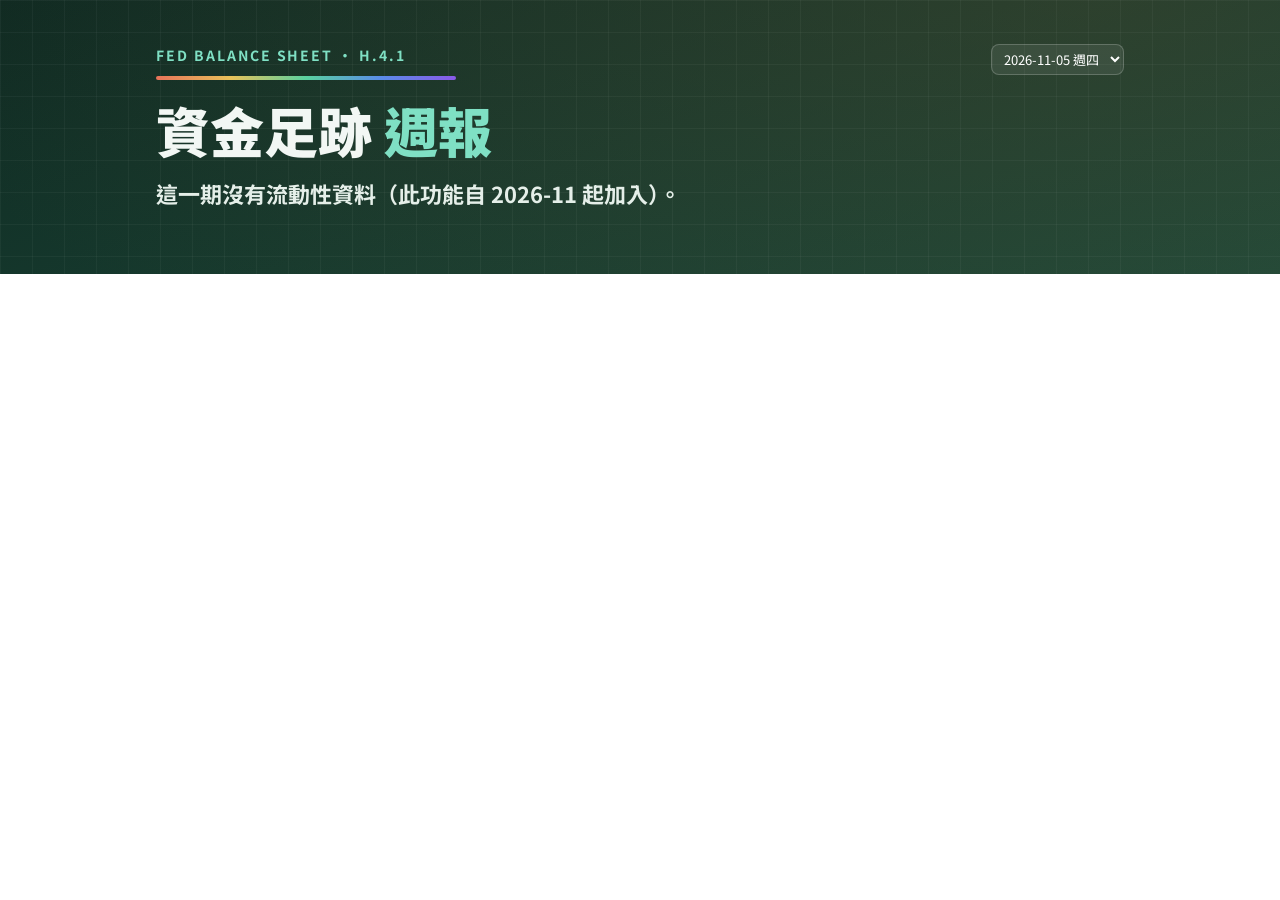
==== docs/liquidity.html @ 0994b828 "probe: TreasuryDirect 欄位與交易商代號 Co-Authored-By: Claude Opus 5.5 <noreply@anthropic.com> Claude-Sessio" ====
<!doctype html>
<html lang="zh-Hant">
<head>
<meta charset="utf-8">
<meta name="viewport" content="width=device-width, initial-scale=1">
<title>資金足跡週報</title>
<link rel="preconnect" href="https://fonts.googleapis.com">
<link href="https://fonts.googleapis.com/css2?family=Noto+Sans+TC:wght@400;500;700;900&display=swap" rel="stylesheet">
<link rel="stylesheet" href="common.css">
</head>
<body>
<header class="hero">
  <div class="wrap">
    <div class="picker"><select id="pick" aria-label="選擇期別"></select></div>
    <div class="eyebrow" id="eyebrow">FED BALANCE SHEET · H.4.1</div>
    <div class="rainbow"></div>
    <h1 id="title">資金足跡 <span class="hl">週報</span></h1>
    <p class="sub" id="subtitle">載入中…</p>
    <p class="intro" id="intro"></p>
    <div class="kpis" id="kpis"></div>
    <div class="navtop" id="navtop"></div>
  </div>
</header>
<main class="wrap" id="main"></main>

<script>
(()=>{
"use strict";
const $ = s => document.querySelector(s);
const esc = s => String(s ?? "").replace(/[&<>"']/g, c => ({"&":"&amp;","<":"&lt;",">":"&gt;",'"':"&quot;","'":"&#39;"}[c]));
const rich = s => esc(s).replace(/&lt;(\/?)(b|em|br)&gt;/g, "<$1$2>");
const nz = v => v !== null && v !== undefined && !Number.isNaN(v);
const f = (v, d = 1) => nz(v) ? Number(v).toLocaleString("en-US", {minimumFractionDigits: d, maximumFractionDigits: d}) : "—";
const sg = (v, d = 1, u = "") => nz(v) ? (v > 0 ? "+" : v < 0 ? "−" : "") + Math.abs(v).toLocaleString("en-US", {minimumFractionDigits: d, maximumFractionDigits: d}) + u : "—";
const cls = v => !nz(v) ? "flat" : v > 0 ? "up" : v < 0 ? "dn" : "flat";
const md = d => d ? `${+d.slice(5,7)}/${+d.slice(8,10)}` : "—";
const plainBox = t => t ? `<div class="plain"><b class="lbl">白話說</b>— ${rich(t)}</div>` : "";
const sec = (id, title, html) => `<h2 id="${id}">${esc(title)}</h2>${html}`;
const SIGC = {"正常": "s0", "注意": "s1", "警告": "s2", "方向": "s3", "解讀": "s3"};
const SIGI = {"正常": "●", "注意": "▲", "警告": "■", "方向": "○", "解讀": "○"};
const sig = s => s ? `<span class="sig ${SIGC[s] || "s3"}">${SIGI[s] || ""} ${esc(s === "方向" ? "只記方向" : s)}</span>` : "—";
const B = v => nz(v) ? `${f(v, 1)}` : "—";   // 十億美元
const tbl = (head, rows) => `<div class="tablewrap"><table><tr>${head.map(h => `<th>${esc(h)}</th>`).join("")}</tr>${rows.join("")}</table></div>`;
const empty = t => `<div class="empty">${esc(t)}</div>`;
async function getJSON(u){ try{ const r = await fetch(u, {cache:"no-store"}); return r.ok ? r.json() : null; }catch(e){ return null; } }

function rangeBar(x){
  if (!nz(x.lo) || !nz(x.hi) || !nz(x.value) || x.hi === x.lo) return "—";
  const p = Math.max(0, Math.min(100, (x.value - x.lo) / (x.hi - x.lo) * 100));
  return `<div class="rng" title="一年低 ${x.lo}、高 ${x.hi}"><div class="band" style="left:20%;right:20%"></div><div class="dot" style="left:${p}%"></div></div>`;
}

function waterfallSVG(items){
  const it = items.filter(x => nz(x.impact)); if (!it.length) return empty("沒有資料");
  const w = 900, h = 260, pad = {l: 40, r: 10, t: 20, b: 60}, bw = (w - pad.l - pad.r) / it.length;
  let run = 0; const bars = it.map(x => { if (x.total) return {x, a: 0, b: x.impact}; const a = run; run += x.impact; return {x, a, b: run}; });
  const vals = bars.flatMap(b => [b.a, b.b, 0]); const lo = Math.min(...vals), hi = Math.max(...vals), sp = (hi - lo) || 1;
  const Y = v => pad.t + (hi - v) * (h - pad.t - pad.b) / sp;
  let s = `<svg viewBox="0 0 ${w} ${h}" width="100%"><line x1="${pad.l}" x2="${w-pad.r}" y1="${Y(0)}" y2="${Y(0)}" stroke="#9aa6a0"/>`;
  bars.forEach((b, i) => {
    const x = pad.l + i * bw + bw * .15, top = Y(Math.max(b.a, b.b)), hh = Math.max(Math.abs(Y(b.a) - Y(b.b)), 1);
    const c = b.x.total ? "#17231e" : b.x.impact >= 0 ? "var(--up)" : "var(--dn)";
    s += `<rect x="${x}" y="${top}" width="${bw*.7}" height="${hh}" fill="${c}" rx="3"/>`;
    s += `<text x="${x + bw*.35}" y="${top - 5}" font-size="12" text-anchor="middle" font-weight="700" fill="${c}">${sg(b.x.impact, 1)}</text>`;
    s += `<text x="${x + bw*.35}" y="${h - pad.b + 18}" font-size="12" text-anchor="middle" fill="#4b5a53">${esc(b.x.name.replace("（差額）", ""))}</text>`;
  });
  return `<div class="sx">${s}</svg></div>`;
}

function hbars(items, key, label){
  const it = items.filter(x => nz(x[key])); if (!it.length) return empty("沒有資料");
  const m = Math.max(...it.map(x => Math.abs(x[key]))) || 1, w = 520, rh = 26, lw = 110, h = it.length * rh + 6;
  let s = `<svg viewBox="0 0 ${w} ${h}" width="100%">`;
  it.forEach((x, i) => { const y = i * rh + 4, len = Math.abs(x[key]) / m * (w - lw - 70);
    s += `<text x="${lw - 6}" y="${y + 15}" font-size="12" text-anchor="end">${esc(x[label])}</text><rect x="${lw}" y="${y + 3}" width="${Math.max(len, 1)}" height="${rh - 10}" rx="3" fill="var(--brand)" opacity=".85"/><text x="${lw + len + 6}" y="${y + 15}" font-size="12" font-weight="700">${f(x[key], key === "btc" ? 2 : 1)}${key === "share" ? "%" : ""}</text>`; });
  return s + `</svg>`;
}

function spark(vals, labels, {w = 520, h = 120, unit = ""} = {}){
  const v = vals.filter(nz); if (v.length < 2) return empty("資料不足");
  const lo = Math.min(...v), hi = Math.max(...v), sp = (hi - lo) || 1;
  const X = i => 10 + i * (w - 90) / (vals.length - 1), Y = x => 12 + (hi - x) * (h - 34) / sp;
  const pts = vals.map((x, i) => nz(x) ? `${X(i)},${Y(x)}` : null).filter(Boolean).join(" ");
  return `<svg viewBox="0 0 ${w} ${h}" width="100%"><polyline fill="none" stroke="var(--violet)" stroke-width="2" points="${pts}"/><circle cx="${X(vals.length-1)}" cy="${Y(v[v.length-1])}" r="4" fill="var(--violet)"/><text x="${X(vals.length-1)+8}" y="${Y(v[v.length-1])+4}" font-size="12" font-weight="700" fill="var(--violet)">${f(v[v.length-1], 1)}${unit}</text><text x="10" y="${h-4}" font-size="11" fill="#7c8a83">${esc(labels[0] || "")} → ${esc(labels[labels.length-1] || "")}　高 ${f(hi,1)} · 低 ${f(lo,1)}</text></svg>`;
}

function ladderSVG(items, target){
  const it = items.filter(x => nz(x.rate)); if (!it.length) return empty("沒有資料");
  const rs = it.map(x => x.rate), lo = Math.min(...rs) - .05, hi = Math.max(...rs) + .05;
  const w = 900, h = it.length * 30 + 40, X = v => 230 + (v - lo) * (w - 300) / (hi - lo);
  let s = `<svg viewBox="0 0 ${w} ${h}" width="100%">`;
  if (target && nz(target[0]) && nz(target[1])) s += `<rect x="${X(target[0])}" y="4" width="${X(target[1]) - X(target[0])}" height="${h - 30}" fill="#2f7d6b18"/><text x="${X(target[0])}" y="${h - 10}" font-size="11" fill="#2f7d6b">目標區間 ${target[0].toFixed(2)}–${target[1].toFixed(2)}%</text>`;
  [...it].sort((a, b) => a.rate - b.rate).forEach((x, i) => { const y = 20 + i * 30;
    s += `<text x="220" y="${y + 4}" font-size="13" text-anchor="end">${esc(x.name)}</text><line x1="230" x2="${X(x.rate)}" y1="${y}" y2="${y}" stroke="#dfe6e2"/><circle cx="${X(x.rate)}" cy="${y}" r="6" fill="var(--brand)"/><text x="${X(x.rate) + 10}" y="${y + 4}" font-size="12" font-weight="700">${x.rate.toFixed(2)}%</text>`; });
  return `<div class="sx">${s}</svg></div>`;
}

function indTable(list){
  if (!list || !list.length) return empty("資料未取得");
  return tbl(["指標", "目前值", "基準日", "一週變化", "一年位置", "判定", "說明"], list.map(x => x.value === null || x.value === undefined
    ? `<tr><td class="l">${esc(x.name)}</td><td colspan="5" class="c note">—</td><td class="l note">${esc(x.note || "資料未取得")}</td></tr>`
    : `<tr><td class="l">${esc(x.name)}</td><td class="num"><b>${f(x.value, x.unit === "B" ? 1 : (Math.abs(x.value) < 10 ? (x.unit === "" ? 4 : 2) : 2))}</b>${x.unit === "%" ? "%" : x.unit === "bp" ? "bp" : ""}</td><td>${md(x.date)}</td><td class="num ${cls(x.chg_wk)}">${sg(x.chg_wk, x.chg_unit === "bp" ? 0 : (Math.abs(x.chg_wk) < 1 ? 3 : 2), x.chg_unit === "bp" ? "bp" : "")}</td><td>${nz(x.pct) ? x.pct + "%" : "—"}<br>${rangeBar(x)}</td><td>${sig(x.signal)}</td><td class="l small">${esc(x.note || "")}</td></tr>`));
}

// ------------------------------------------------------------------ render
function render(D, L, C, key){
  const H = L.h41 || {}, Q = L.qra, C0 = C || {};
  const card = k => (H.cards || []).find(c => c.key === k) || {};
  const res = card("reserves"), tga = card("tga"), rrpd = card("rrp_others"), nl = H.net_liquidity || {};
  $("#eyebrow").textContent = `FED BALANCE SHEET · H.4.1 · 週三 ${H.week || "—"}`;
  $("#title").innerHTML = `資金足跡 <span class="hl">週報</span>`;
  $("#subtitle").innerHTML = C0.liquidity_headline ? rich(C0.liquidity_headline) : `聯準會資產負債表、資金市場、財政部 TGA 與 QRA — ${md(H.week)} 當週`;
  $("#intro").innerHTML = C0.liquidity_intro ? rich(C0.liquidity_intro) : "沿著聯準會 H.4.1 追蹤「錢去了哪裡」：先看方向，再看位置、原因、結果與性質；再對照資金市場利率、信用、財政部發債與部位。";
  const k = (bg, t, v, u, d) => `<div class="kpi" style="background:${bg}"><div class="k">${t}</div><div class="v num">${v}<small>${u}</small></div><div class="d">${d}</div></div>`;
  $("#kpis").innerHTML =
    k("#2a6f8f", "銀行準備金（週平均）", B(res.avg), " B", `週變化 ${sg(res.chg_wk)} · 一年位置 ${nz(res.pct) ? res.pct + "%" : "—"} · ${res.signal || ""}`) +
    k("#c9463c", "TGA 財政部帳戶（週三）", B(tga.wed), " B", `週平均 ${sg(tga.chg_wk)} · 一年位置 ${nz(tga.pct) ? tga.pct + "%" : "—"}`) +
    k("#6a4fd1", "國內逆回購（週三）", B(rrpd.wed), " B", `緩衝墊 · ${rrpd.signal || ""}`) +
    k("#2f8a5a", "淨流動性（週三）", B(nl.level), " B", `一週 ${sg(nl.chg)} · 簡易變化 ${sg(nl.simple_chg)}`);
  $("#navtop").innerHTML = `<a href="index.html${key ? "?r=" + key : ""}">← 回到美股板塊週報</a><a href="#qra">財政部 QRA</a><a href="#score">預測答案表</a>`;

  let h = "";
  if (H.error) h += `<div class="plain"><b class="lbl">注意</b>— ${esc(H.error)}</div>`;

  // 一眼看懂
  const flowRows = [
    ["聯準會信用供給", card("supply").wed ?? null, sg((H.rows || []).find(x => x.key === "supply")?.chg_wk), "資金供給端"],
    ["銀行準備金", res.avg, sg(res.chg_wk), "週平均；系統內剩餘資金"],
    ["TGA 政府帳戶", tga.wed, sg(tga.chg_wk), "週三餘額；週平均變化，增加＝吸走準備金"],
    ["逆回購 RRP（國內）", rrpd.wed, sg(rrpd.chg_wk), "MMF 停在聯準會的閒錢；緩衝墊"],
  ].map(r => `<tr><td class="l"><b>${r[0]}</b></td><td class="num">${B(r[1] ?? (H.rows || []).find(x => x.key === "supply")?.wed)}</td><td class="num">${r[2]}</td><td class="l">${r[3]}</td></tr>`);
  h += sec("glance", "一眼看懂 — 本週資金流向",
    (C0.liquidity_lede ? `<div class="callout">${rich(C0.liquidity_lede)}</div>` : autoLede(H)) +
    tbl(["資金項目", "目前（十億美元）", "週變化", "說明"], flowRows) +
    `<p class="note">準備金＝供給－TGA－RRP－現金－其他項目。單位：十億美元（B）；1 兆＝1,000 B。</p>` +
    chainHTML(C0.liquidity_chain) + plainBox(C0.plain_liquidity));

  // 訊號燈
  const rmap = Object.fromEntries((L.rates || []).map(x => [x.name, x]));
  const lightRows = (H.cards || []).map(c => `<tr><td>${sig(c.signal)}</td><td class="l">${esc(c.name)}</td><td class="num">${B(c.avg)}／${B(c.wed)}</td><td class="num ${cls(c.chg_wk)}">${sg(c.chg_wk)}</td><td>${nz(c.pct) ? c.pct + "%" : "—"}</td><td class="l small">${esc(c.note)}</td></tr>`);
  ["SOFR－IORB（bp）", "高收益債利差", "美國 10 年期公債", "實質利率 10 年 TIPS", "NFCI 芝加哥聯準銀行"].forEach(n => { const x = rmap[n]; if (x && nz(x.value)) lightRows.push(`<tr><td>${sig(x.signal)}</td><td class="l">${esc(n)}</td><td class="num">${f(x.value, 2)}${x.unit === "%" ? "%" : ""}</td><td class="num ${cls(x.chg_wk)}">${sg(x.chg_wk, 0, x.chg_unit === "bp" ? "bp" : "")}</td><td>${nz(x.pct) ? x.pct + "%" : "—"}</td><td class="l small">${esc(x.note)}</td></tr>`); });
  const vix = ((L.market || {}).sentiment || [])[0];
  if (vix && nz(vix.value)) lightRows.push(`<tr><td>${sig(vix.signal)}</td><td class="l">VIX</td><td class="num">${f(vix.value, 2)}</td><td class="num ${cls(vix.chg_wk)}">${sg(vix.chg_wk, 2)}</td><td>${vix.pct}%</td><td class="l small">${esc(vix.note)}</td></tr>`);
  h += sec("lights", "訊號燈 — 整體判定", tbl(["判定", "指標", "週平均／週三", "週變化", "一年位置", "基準"], lightRows) +
    `<p class="note">★＝參考最近一年分布（約 61 週）；☆＝沒有外部依據、自訂的研習門檻；○＝只記方向。邊界值歸入較差的一側。</p>` +
    (C0.liquidity_watch && C0.liquidity_watch.length ? `<h3>本週需要確認的事項</h3><ul class="bul">${C0.liquidity_watch.map(x => `<li>${rich(x)}</li>`).join("")}</ul>` : ""));

  // 五步驟
  const steps = C0.liquidity_steps && C0.liquidity_steps.length ? C0.liquidity_steps : autoSteps(H);
  h += sec("steps", "H.4.1 分析順序 — 五步驟", `<div class="steps">${steps.map((s, i) => `<div class="card"><b>${i + 1}. ${esc(s.title)}</b>　${rich(s.body)}</div>`).join("")}</div>`);

  // 瀑布圖與淨流動性
  h += sec("waterfall", "準備金為何變化 — 瀑布圖（週平均變化）", `<div class="panel">${waterfallSVG(H.waterfall || [])}<p class="note">向上＝使準備金增加，向下＝使準備金減少。吸收項（TGA、逆回購、現金、其他存款、其他負債）已取負號。計算值，十億美元。</p></div>` +
    `<div class="cards"><div class="card"><div class="k">淨流動性（週三）</div><div class="v num">${B(nl.level)}</div><div class="d">一週 <span class="${cls(nl.chg)}">${sg(nl.chg)}</span></div></div><div class="card"><div class="k">只扣國內逆回購</div><div class="v num">${B(nl.level_domestic)}</div><div class="d">一週 <span class="${cls(nl.chg_domestic)}">${sg(nl.chg_domestic)}</span></div></div><div class="card"><div class="k">簡易流動性變化</div><div class="v num ${cls(nl.simple_chg)}">${sg(nl.simple_chg)}</div><div class="d">前週 ${sg(nl.simple_chg_prev)}</div></div><div class="card"><div class="k">聯準會總資產（週三）</div><div class="v num">${B(nl.total_assets_wed)}</div><div class="d">一週 <span class="${cls(nl.total_assets_chg)}">${sg(nl.total_assets_chg)}</span></div></div></div><p class="note">${esc(nl.formula || "")}（計算值）</p>`);

  // 明細
  h += sec("items", "各項資產與負債 — H.4.1 Table 1", (H.rows || []).length ? tbl(["項目", "週平均", "週變化", "週三", "週三變化", "一年變化"], (H.rows || []).map(x => `<tr><td class="l">${esc(x.name)}</td><td class="num">${B(x.avg)}</td><td class="num ${cls(x.chg_wk)}">${sg(x.chg_wk)}</td><td class="num">${B(x.wed)}</td><td class="num ${cls(x.chg_wed)}">${sg(x.chg_wed)}</td><td class="num ${cls(x.chg_yr)}">${sg(x.chg_yr)}</td></tr>`)) : empty("資料未取得") +
    "") + `<h3>Table 1A 備忘項目 — 外國機構與擔保品</h3>` + ((H.memo || []).length ? tbl(["項目", "週平均", "週變化", "週三"], H.memo.map(x => `<tr><td class="l">${esc(x.name)}</td><td class="num">${B(x.avg)}</td><td class="num ${cls(x.chg_wk)}">${sg(x.chg_wk)}</td><td class="num">${B(x.wed)}</td></tr>`)) : empty("資料未取得")) +
    (C0.loan_check && C0.loan_check.length ? `<h3>貸款原因四項檢查</h3>` + tbl(["問題", "確認數值", "判斷"], C0.loan_check.map(x => `<tr><td class="l">${rich(x.q)}</td><td class="l">${rich(x.value)}</td><td>${rich(x.verdict)}</td></tr>`)) : "");

  // 四週趨勢、方向檢查
  h += sec("trend", "最近四週趨勢與方向檢查", (H.trend || []).length ? tbl(["週三", "準備金週平均", "TGA 週平均", "逆回購週平均", "總資產週三", "訊號"], H.trend.map(t => `<tr><td>${md(t.week)}</td><td class="num">${B(t.reserves)}，<span class="${cls(t.reserves_chg)}">${sg(t.reserves_chg)}</span></td><td class="num">${B(t.tga)}，<span class="${cls(t.tga_chg)}">${sg(t.tga_chg)}</span></td><td class="num">${B(t.rrp)}，<span class="${cls(t.rrp_chg)}">${sg(t.rrp_chg)}</span></td><td class="num">${B(t.total_assets)}</td><td>${sig(t.signal)}</td></tr>`)) : empty("資料未取得") +
    "") + `<h3>週三 vs 週平均</h3>` + tbl(["項目", "週三變化", "週平均變化", "判定"], (H.direction || []).map(x => `<tr><td class="l">${esc(x.name)}</td><td class="num ${cls(x.chg_wed)}">${sg(x.chg_wed)}</td><td class="num ${cls(x.chg_avg)}">${sg(x.chg_avg)}</td><td class="l">${esc(x.verdict || "—")}</td></tr>`)) + `<p class="note">週三單日值波動較大；方向不同時以週平均判讀趨勢。</p>`;

  // TGA 情境與每日 TGA
  const td = L.tga_daily || [];
  const qc = L.qra_check;
  h += sec("tga", "TGA 情境 — 政府帳戶對銀行流動性的影響", tbl(["情境", "TGA 路徑", "TGA 變化", "準備金終點", "一年位置", "判定"], (H.tga_scenarios || []).map(x => `<tr><td class="l"><b>${esc(x.name)}</b></td><td class="l">${esc(x.path)}</td><td class="num ${cls(-x.tga_change)}">${sg(x.tga_change)}</td><td class="num">${B(x.reserves_end)}</td><td>${nz(x.pct) ? x.pct + "%" : "—"}</td><td>${sig(x.signal)}</td></tr>`)) +
    `<p class="note">計算值，假設其他因素不變、TGA 增減一對一反映到準備金。起點為 ${md(H.week)} 週三的 TGA ${B(tga.wed)} 與準備金 ${B(res.wed)}。</p>` +
    `<div class="two"><div class="panel"><b>每日 TGA（財政部 Daily Treasury Statement，十億美元）</b>${spark(td.map(x => x.tga), td.map(x => md(x.date)), {unit: " B"})}</div>` +
    `<div class="panel"><b>對照 QRA</b>${qc ? `<p>本週三 TGA <b>${B(qc.tga_wed)}</b>；財政部估計高峰 ${B(qc.peak)} ±${B(qc.band)}（${esc(Q?.tga?.peak_when || "")}），${qc.in_peak_band ? "<b>已在高峰區間內</b>" : "不在高峰區間內"}；距年底假設 ${B(qc.end_dec)} 還差 ${sg(qc.gap_to_end_dec)}（計算）。</p>` : empty("QRA 或 TGA 資料未取得")}</div></div>` + plainBox(C0.plain_tga));

  // 到期結構
  h += sec("maturity", "聯準會持有公債的到期結構 — Table 2", (H.maturity || []).length ? `<div class="two"><div class="panel">${hbars(H.maturity, "share", "bucket")}</div><div>${tbl(["到期", "持有", "占比", "週變化"], H.maturity.map(x => `<tr><td class="l">${esc(x.bucket)}</td><td class="num">${B(x.holdings)}</td><td class="num">${f(x.share, 1)}%</td><td class="num ${cls(x.weekly_change)}">${sg(x.weekly_change)}</td></tr>`))}<p class="note">${esc(H.maturity_note || "")}</p></div></div>` : empty("資料未取得"));

  // 利率階梯
  const LD = L.rate_ladder || {};
  h += sec("ladder", "資金市場利率階梯 — 短期利率位於哪裡", `<div class="panel">${ladderSVG(LD.items || [], LD.target)}</div><p class="note">${(LD.items || []).map(x => `${esc(x.name)}：${esc(x.src)}${x.date ? "（" + md(x.date) + "）" : ""}`).join("；")}</p>` + plainBox(C0.plain_ladder || "聯準會用「下限」逆回購利率與「上限」常備回購利率把短期利率夾在區間內。SOFR 若明顯高於 IORB，代表市場上借錢變貴，資金偏緊。"));

  // 延伸指標
  const groups = {};
  (L.rates || []).forEach(x => (groups[x.group] = groups[x.group] || []).push(x));
  Object.values(L.market || {}).forEach(lst => lst.forEach(x => (groups[x.group] = groups[x.group] || []).push(x)));
  h += sec("ext", "延伸指標 — 利率、信用、金融情勢、市場內部、全球與原物料", Object.entries(groups).map(([g, lst]) => `<h3>${esc(g)}</h3>${indTable(lst)}`).join("") +
    `<p class="note">一年位置＝最近一年資料中「不高於目前值」的比例。長條灰底為一年範圍、深色區為第 20–80 百分位、黑點為目前值。比率指標的一週變化為絕對差。</p>`);

  // 標售與交易商
  const A = L.auctions || [];
  h += sec("auctions", "本週公債標售 — 投標倍數與需求強度", A.length ? `<div class="two"><div class="panel">${hbars(A.map(x => ({...x, lab: `${md(x.date)} ${x.term}`})), "btc", "lab")}<p class="note">☆ 自訂：高於 3 倍強、2.5–3 倍普通、低於 2.5 倍偏弱。</p></div><div>${tbl(["日期", "期限", "規模", "得標利率", "倍數", "交易商", "間接"], A.map(x => `<tr><td>${md(x.date)}</td><td class="l">${esc(x.term)}${x.reopening === "Yes" ? "（增額）" : ""}</td><td class="num">${f(x.size_b, 0)}</td><td class="num">${nz(x.rate) ? x.rate.toFixed(3) + "%" : "—"}</td><td class="num"><b>${f(x.btc, 2)}</b></td><td class="num">${nz(x.dealer_pct) ? f(x.dealer_pct, 1) + "%" : "—"}</td><td class="num">${nz(x.indirect_pct) ? f(x.indirect_pct, 1) + "%" : "—"}</td></tr>`))}</div></div>` : empty("標售資料未取得")) +
    (L.dealers && (L.dealers.positions || []).length ? `<h3>主要交易商公債部位（${md(L.dealers.asof)}，十億美元）</h3>${tbl(["代號", "說明", "部位"], L.dealers.positions.map(x => `<tr><td class="l small">${esc(x.key)}</td><td class="l small">${esc(x.desc)}</td><td class="num">${B(x.value_b)}</td></tr>`))}` : "") +
    (C0.auction_note ? `<p>${rich(C0.auction_note)}</p>` : "");

  // MMF
  const M = C0.mmf;
  h += sec("mmf", "貨幣市場基金 MMF — 停泊資金的位置與方向", M ? `${M.rows && M.rows.length ? tbl(["類型", "資產規模", "週變化"], M.rows.map(x => `<tr><td class="l">${esc(x.type)}</td><td class="num">${B(x.assets)}</td><td class="num ${cls(x.chg)}">${sg(x.chg, 2)}</td></tr>`)) : ""}<p>${rich(M.text || "")}</p><p class="note">${esc(M.source || "ICI")}</p>` : empty("ICI 網站擋自動下載，MMF 數據由排程任務搜尋後寫入；本期尚未取得。"));

  // CFTC
  const CF = L.cftc || [];
  h += sec("cftc", "CFTC 期貨部位", CF.length ? tbl(["標的", "基準日", "投機（非商業）淨部位", "較前週", "槓桿資金淨部位", "較前週", "資產管理淨部位", "較前週"], CF.map(x => `<tr><td class="l">${esc(x.name)}</td><td>${md(x.date)}</td><td class="num ${cls(x.noncomm_net)}">${sg(x.noncomm_net, 0)}</td><td class="num ${cls(x.noncomm_chg)}">${sg(x.noncomm_chg, 0)}</td><td class="num ${cls(x.levmoney_net)}">${sg(x.levmoney_net, 0)}</td><td class="num ${cls(x.levmoney_chg)}">${sg(x.levmoney_chg, 0)}</td><td class="num ${cls(x.assetmgr_net)}">${sg(x.assetmgr_net, 0)}</td><td class="num ${cls(x.assetmgr_chg)}">${sg(x.assetmgr_chg, 0)}</td></tr>`)) + `<p class="note">單位：合約口數。CFTC 每週五公布、週二基準。</p>` : empty("CFTC 資料未取得"));

  // QRA
  h += sec("qra", "財政部季度再融資 QRA", Q ? renderQRA(Q, C0) : empty("尚未建立 QRA 資料檔"));

  // 12 領域、三類資產
  h += sec("issues", "議題檢查表與資產資金流向", (C0.issues_12 && C0.issues_12.length ? tbl(["領域", "檢查內容"], C0.issues_12.map(x => `<tr><td class="l" style="white-space:nowrap"><b>${esc(x.area)}</b></td><td class="l">${rich(x.check)}</td></tr>`)) : empty("12 領域檢查表由排程任務寫入。")) +
    `<h3>各類資產資金移動</h3>` + assetFlows(D, C0));

  // 預測答案表
  h += sec("score", "預測答案表與評分", scoreHTML(C0));

  // 限制、來源
  const lim = ["H.4.1 每週四美東 16:30 公布、截至週三；週四報告若早於公布時間，會沿用前一週並在此註明。",
    "IORB 以聯邦基金目標區間上限 −0.10 個百分點推算（計算）；若聯準會調整技術性設定需更新 config。",
    "高收益債利差、STLFSI、遞延資產、M2、C&I 貸款、初領失業救濟金需要 FRED API key（GitHub secret FRED_API_KEY），未設定時顯示「資料未取得」。",
    "MMF（ICI）與 12 領域檢查表由排程任務搜尋補上，屬二手整理。",
    ...(L.log || []).filter(x => /失敗|未取得/.test(x)).map(x => "本期資料問題：" + x), ...(C0.liquidity_limits || [])];
  h += sec("limits", "限制", `<ul class="bul">${lim.map(x => `<li>${rich(x)}</li>`).join("")}</ul>`);
  const src = [["聯準會 H.4.1", "https://www.federalreserve.gov/releases/h41/"], ["紐約聯準銀行 Markets Data（SOFR、EFFR、逆回購、常備回購、主要交易商）", "https://markets.newyorkfed.org/"],
    ["美國財政部 每日殖利率", "https://home.treasury.gov/resource-center/data-chart-center/interest-rates"], ["FiscalData 每日 TGA", "https://fiscaldata.treasury.gov/datasets/daily-treasury-statement/"],
    ["TreasuryDirect 標售結果", "https://www.treasurydirect.gov/auctions/"], ["芝加哥聯準銀行 NFCI", "https://www.chicagofed.org/research/data/nfci/current-data"],
    ["CFTC Commitments of Traders", "https://publicreporting.cftc.gov/"], ["Yahoo Finance", "https://finance.yahoo.com/"]];
  h += sec("sources", "出處", `<ul class="bul">${src.map(s => `<li><a href="${s[1]}" target="_blank" rel="noopener">${esc(s[0])}</a></li>`).join("")}${(Q?.sources || []).map(s => `<li><a href="${esc(s.url)}" target="_blank" rel="noopener">${esc(s.name)}</a></li>`).join("")}${(C0.liquidity_sources || []).map(s => `<li><a href="${esc(s.url)}" target="_blank" rel="noopener">${esc(s.name)}</a>${s.note ? "：" + rich(s.note) : ""}</li>`).join("")}</ul>`);
  h += `<footer>H.4.1 產出時間 ${esc(L.generated_at || "")}。本頁僅供研究參考，非投資建議。</footer>`;
  $("#main").innerHTML = h;
}

function chainHTML(ch){
  if (!ch || !ch.length) return "";
  return `<h3>傳導路徑</h3><div class="panel"><div class="chain">${ch.map((s, i) => `${i ? '<div class="arr">▶</div>' : ""}<div class="step" style="border-color:${s.color || "#2f7d6b"}"><div class="h" style="background:${s.color || "#2f7d6b"}">${esc(s.title)}</div><div class="b">${rich(s.detail)}</div></div>`).join("")}</div></div>`;
}

function autoLede(H){
  const c = k => (H.cards || []).find(x => x.key === k) || {};
  const r = c("reserves"), t = c("tga"), nl = H.net_liquidity || {};
  if (!H.cards) return "";
  return `<div class="callout">截至 ${md(H.week)} 當週：準備金週平均 <b>${B(r.avg)}</b>（${sg(r.chg_wk)}，一年位置 ${r.pct ?? "—"}%），TGA 週三 <b>${B(t.wed)}</b>（週平均 ${sg(t.chg_wk)}），淨流動性 ${B(nl.level)}（${sg(nl.chg)}）。（自動摘要；解讀寫入後會替換）</div>`;
}

function autoSteps(H){
  const g = k => (H.rows || []).find(x => x.key === k) || {};
  const wf = H.waterfall || [], big = [...wf].filter(x => !x.total).sort((a, b) => Math.abs(b.impact) - Math.abs(a.impact))[0];
  return [
    {title: "方向 — 資金釋出了嗎", body: `總資產週三 ${B(H.net_liquidity?.total_assets_wed)}（${sg(H.net_liquidity?.total_assets_chg)}）；供給因素週平均 ${sg(g("supply").chg_wk)}。`},
    {title: "位置 — 資金在哪裡", body: `準備金 ${B(g("reserves").wed)}、TGA ${B(g("tga").wed)}、逆回購 ${B(g("rrp").wed)}（國內 ${B(g("rrp_others").wed)}）。`},
    {title: "原因 — 透過什麼工具", body: `Bills ${sg(g("bills").chg_wk)}、MBS ${sg(g("mbs").chg_wk)}、名目公債 ${sg(g("nb_nominal").chg_wk)}、Primary credit ${sg(g("primary").chg_wk)}、回購 ${sg(g("repo_others").chg_wk)}。`},
    {title: "結果 — 準備金實際增減", body: `準備金週平均 ${sg(g("reserves").chg_wk)}；影響最大的是「${esc(big?.name || "—")}」${sg(big?.impact)}。`},
    {title: "性質 — 短期或長期供給", body: `貸款 ${B(g("primary").avg)}、常備回購 ${B(g("repo_others").avg)}、央行美元交換 ${B(g("swaps").wed)}；短期工具使用量越大，代表越多臨時性資金需求。`},
  ];
}

function assetFlows(D, C0){
  if (C0.asset_flows && C0.asset_flows.length) return tbl(["類別", "所含資產", "流向"], C0.asset_flows.map(x => `<tr><td class="l"><b>${esc(x.class)}</b></td><td class="l">${esc(x.assets)}</td><td class="l">${rich(x.flow)}</td></tr>`));
  if (!D || !D.us) return empty("沒有資料");
  const i = t => D.us.indices.find(x => x.ticker === t) || {}, m = n => D.us.macro.find(x => x.ticker === n) || {};
  const rows = [["風險資產", "S&P 500、那斯達克100、羅素2000", `SPY ${sg(i("SPY").day_pct, 2, "%")}、QQQ ${sg(i("QQQ").day_pct, 2, "%")}、IWM ${sg(i("IWM").day_pct, 2, "%")}`],
    ["安全資產", "美國公債、美元", `10 年殖利率 ${sg(m("^TNX").day_bp, 1, "bp")}、美元指數 ${sg(m("DX-Y.NYB").day_pct, 2, "%")}`],
    ["避險資產", "黃金、原油", `黃金 ${sg(m("GC=F").day_pct, 2, "%")}、WTI ${sg(m("CL=F").day_pct, 2, "%")}`],
    ["市場情緒", "VIX", `VIX ${f(m("^VIX").value, 2)}（${sg(m("^VIX").day_pct, 1, "%")}）`]];
  return tbl(["類別", "所含資產", "當日變化"], rows.map(r => `<tr><td class="l"><b>${r[0]}</b></td><td class="l">${r[1]}</td><td class="l">${r[2]}</td></tr>`)) + `<p class="note">自動整理自週報數據（${esc(D.session_date)}）。</p>`;
}

function scoreHTML(C0){
  const G = {"命中": "s0", "部分命中": "s1", "未命中": "s2", "暫不判定": "s3"};
  let h = "";
  if (C0.scorecard && C0.scorecard.length) h += `<h3>上期預測評分</h3>` + tbl(["項目", "預測", "實際", "評分"], C0.scorecard.map(x => `<tr><td class="l">${rich(x.item)}</td><td class="l">${rich(x.prediction)}</td><td class="l">${rich(x.actual)}</td><td><span class="sig ${G[x.grade] || "s3"}">${esc(x.grade)}</span></td></tr>`));
  if (C0.predictions && C0.predictions.length) h += `<h3>本期預測（${esc(C0.predictions_target || "下個交易日")}）</h3>` + tbl(["項目", "預測範圍", "目前", "依據（解讀）"], C0.predictions.map(x => `<tr><td class="l">${rich(x.item)}</td><td class="l"><b>${rich(x.range)}</b></td><td class="l">${rich(x.current || "")}</td><td class="l">${rich(x.basis || "")}</td></tr>`));
  return h ? h + `<p class="note">只看數字，屬解讀，並非投資建議。評分：命中／部分命中／未命中／暫不判定。</p>` : empty("預測與評分由週五報告寫入，下週四報告評分。");
}

function renderQRA(Q, C0){
  const be = Q.borrowing_estimate || {}, cq = be.current_quarter || {}, nq = be.next_quarter || {}, pq = be.prior_quarter_actual || {}, rf = Q.refunding || {}, cs = Q.coupon_sizes || {};
  let h = `<p class="note">公告日 ${esc(Q.announced)}；下次 QRA ${esc(Q.next_announcement)}。</p>`;
  h += `<div class="cards"><div class="card"><div class="k">${esc(cq.label)} 借款估計</div><div class="v num">${f(cq.net_marketable_b, 0)}<small style="font-size:.5em"> B</small></div><div class="d">較前次 ${sg(cq.vs_prior_b, 0)}；年底現金假設 ${f(cq.end_cash_b, 0)}</div></div>
    <div class="card"><div class="k">${esc(nq.label)} 借款估計</div><div class="v num">${f(nq.net_marketable_b, 0)}<small style="font-size:.5em"> B</small></div><div class="d">季末現金假設 ${f(nq.end_cash_b, 0)}</div></div>
    <div class="card"><div class="k">${esc(pq.label)} 實際</div><div class="v num">${f(pq.net_marketable_b, 0)}<small style="font-size:.5em"> B</small></div><div class="d">估計 ${f(pq.estimate_b, 0)}；季末現金 ${f(pq.end_cash_b, 0)}（假設 ${f(pq.assumed_end_cash_b, 0)}）</div></div>
    <div class="card"><div class="k">本次再融資</div><div class="v num">${f(rf.total_b, 0)}<small style="font-size:.5em"> B</small></div><div class="d">到期 ${f(rf.maturing_private_b, 0)}，新增現金 ${f(rf.new_cash_b, 0)}</div></div></div>`;
  h += tbl(["標售", "規模（B）", "日期"], (rf.auctions || []).map(a => `<tr><td class="l">${esc(a.tenor)}</td><td class="num">${f(a.size_b, 0)}</td><td>${md(a.date)}</td></tr>`));
  h += `<h3>名目附息債與 FRN 標售規模（十億美元）</h3>` + tbl(["月份", ...(cs.tenors || [])], (cs.rows || []).map(r => `<tr${r.actual ? "" : ' class="hl"'}><td>${esc(r.month)}${r.actual ? "" : "（預計）"}</td>${r.v.map(v => `<td class="num">${v}</td>`).join("")}</tr>`)) + `<p class="note">${esc(cs.guidance || "")}</p>`;
  const t = Q.tga || {}, bb = Q.buybacks || {};
  h += `<ul class="bul"><li><b>TGA：</b>年底假設 ${f(t.end_dec_assumption_b, 0)}、3 月底 ${f(t.end_mar_assumption_b, 0)}；高峰估計 ${f(t.peak_b, 0)} ±${f(t.peak_band_b, 0)}（${esc(t.peak_when)}）。</li>
    <li><b>Bills：</b>${esc(Q.bills || "")}</li><li><b>TIPS：</b>${(Q.tips || []).map(x => `${esc(x.what)} ${x.size_b}`).join("、")}</li>
    <li><b>買回：</b>流動性支持最多 ${bb.liquidity_support_b}、現金管理（${esc(bb.cash_mgmt_bucket)}）最多 ${bb.cash_mgmt_b}。</li>${(Q.structural || []).map(x => `<li>${esc(x)}</li>`).join("")}</ul>`;
  const tb = Q.tbac || {};
  h += `<h3>TBAC（借款諮詢委員會）重點</h3><p><b>建議：</b>${esc(tb.recommendation || "")}</p><p><b>資金缺口：</b>${esc(tb.funding_gap || "")}</p><ul class="bul">${(tb.views || []).map(x => `<li>${esc(x)}</li>`).join("")}</ul>`;
  h += (C0.qra_note ? `<div class="callout">${rich(C0.qra_note)}</div>` : "") + plainBox(C0.plain_qra || "財政部每季告訴市場「接下來要借多少錢、借多長」。借得越多、越長，市場要吸收的公債越多；錢先放進 TGA 時會吸走銀行準備金，花出去時再放回來。");
  return h;
}

// ------------------------------------------------------------------ boot
async function boot(){
  const idx = await getJSON("data/index.json") || [];
  const want = new URLSearchParams(location.search).get("r");
  const keys = idx.map(x => x.key).reverse();
  const key = (want && keys.includes(want)) ? want : keys[0];
  $("#pick").innerHTML = keys.map(k => `<option value="${k}"${k === key ? " selected" : ""}>${k.slice(0,10)} ${k.endsWith("fri") ? "週五" : k.endsWith("thu") ? "週四" : "快照"}</option>`).join("") || `<option>最新</option>`;
  $("#pick").onchange = e => { location.search = "?r=" + e.target.value; };
  const D = key ? await getJSON(`data/history/${key}.json`) : await getJSON("data/latest.json");
  if (!D){ $("#subtitle").textContent = "尚無數據，請先執行 GitHub Actions。"; return; }
  const L = D.liquidity;
  if (!L){ $("#subtitle").textContent = "這一期沒有流動性資料（此功能自 2026-11 起加入）。"; return; }
  const C = await getJSON(`data/commentary/${D.session_date}-${D.session}.json`);
  render(D, L, C, key);
}
boot();
})();
</script>
</body>
</html>
---- docs/common.css ----
:root{
  --ink:#17231e; --ink2:#4b5a53; --ink3:#7c8a83; --line:#dfe6e2; --paper:#ffffff; --soft:#f3f7f5;
  --brand:#2f7d6b; --up:#d1453b; --up-soft:#f7d9d6; --dn:#1f8a4c; --dn-soft:#d5eedf; --flat:#8b9690;
  --warn:#e8a23a; --violet:#6a4fd1; --blue:#3a6fd8; --plain-bg:#fffaeb; --plain-line:#e6c66a; --plain-ink:#9a6b00;
  --hero1:#0f2a22; --hero2:#1d4a3a;
}
*{box-sizing:border-box}
html,body{margin:0;background:var(--paper);color:var(--ink);font-family:"Noto Sans TC",system-ui,-apple-system,"PingFang TC","Microsoft JhengHei",sans-serif;line-height:1.7;font-size:16px}
.wrap{max-width:1000px;margin:0 auto;padding:0 16px}
b{font-weight:700}
.num{font-variant-numeric:tabular-nums}
.up{color:var(--up)} .dn{color:var(--dn)} .flat{color:var(--flat)}
/* ---------- hero */
.hero{background:radial-gradient(1200px 500px at 85% 0%,#5a4a2a55,transparent),linear-gradient(160deg,var(--hero1),var(--hero2));color:#f2f7f4;padding:44px 0 36px;position:relative;overflow:hidden}
.hero:before{content:"";position:absolute;inset:0;background-image:linear-gradient(#ffffff0a 1px,transparent 1px),linear-gradient(90deg,#ffffff0a 1px,transparent 1px);background-size:32px 32px;pointer-events:none}
.hero .wrap{position:relative}
.eyebrow{letter-spacing:.14em;font-weight:700;color:#7fe0c4;font-size:14px}
.rainbow{height:4px;width:300px;max-width:60%;border-radius:2px;margin:8px 0 18px;background:linear-gradient(90deg,#e8735a,#e8c25a,#5ad1a0,#5a8ce8,#8a5ae8)}
h1{font-size:clamp(32px,6vw,54px);line-height:1.2;margin:0 0 12px;font-weight:900}
h1 .hl{color:#7fe0c4}
.sub{font-size:clamp(17px,2.4vw,22px);font-weight:700;margin:0 0 14px;color:#e5efe9}
.tags{display:flex;flex-wrap:wrap;gap:8px;margin-bottom:14px}
.tag{padding:3px 12px;border-radius:999px;font-size:14px;font-weight:700;color:#fff}
.intro{color:#d4e2db;max-width:880px}
.hero-chart{margin:20px 0 18px;border:1px solid #ffffff22;border-radius:14px;padding:14px 14px 6px;background:#ffffff08}
.hero-chart .cap{font-size:13px;color:#b9cbc2}
.kpis{display:grid;grid-template-columns:repeat(4,1fr);gap:12px}
.kpi{border-radius:14px;padding:16px 18px;color:#fff;min-height:150px}
.kpi .k{font-size:14px;opacity:.95}
.kpi .v{font-size:clamp(26px,4vw,36px);font-weight:900;margin:8px 0 4px;line-height:1.2}
.kpi .v small{font-size:.5em}
.kpi .d{font-size:13px;opacity:.95}
.picker{position:absolute;right:16px;top:0}
.picker select{background:#ffffff14;color:#fff;border:1px solid #ffffff33;border-radius:8px;padding:4px 8px;font:inherit;font-size:13px}
.picker option{color:#000}
/* ---------- body */
main{padding:24px 0 60px}
h2{font-size:24px;font-weight:900;margin:44px 0 14px;padding-bottom:8px;border-bottom:3px solid var(--brand)}
h3{font-size:19px;color:var(--brand);margin:30px 0 10px}
.callout{background:var(--soft);border-left:5px solid var(--brand);padding:14px 18px;border-radius:0 8px 8px 0}
.plain{background:var(--plain-bg);border:1.5px dashed var(--plain-line);border-radius:10px;padding:12px 16px;margin:14px 0}
.plain b.lbl{color:var(--plain-ink);margin-right:6px}
.cards{display:grid;grid-template-columns:repeat(4,1fr);gap:12px;margin:14px 0}
.card{border:1px solid var(--line);border-radius:12px;padding:12px 14px;background:#fff}
.card .k{font-size:14px;color:var(--ink2)}
.card .v{font-size:28px;font-weight:900;line-height:1.3}
.card .d{font-size:14px}
.note{font-size:13px;color:var(--ink3)}
.panel{border:1px solid var(--line);border-radius:14px;padding:14px;background:#fff;margin:14px 0}
.lights{display:grid;grid-template-columns:repeat(auto-fill,minmax(118px,1fr));gap:10px}
.light{border:2px solid;border-radius:10px;text-align:center;overflow:hidden;background:#fff}
.light .h{color:#fff;font-weight:700;font-size:14px;padding:2px 0}
.light .n{font-weight:700;margin-top:4px}
.light .t{font-size:12px;color:var(--ink3)}
.light .s{font-size:14px}
.light .x{font-size:12px;padding-bottom:6px}
.gloss{display:grid;grid-template-columns:repeat(3,1fr);gap:12px}
.gloss .card h4{margin:0 0 4px;color:var(--brand);font-size:17px}
.gloss .card p{margin:0;font-size:15px;color:var(--ink2)}
ul.bul{padding-left:20px} ul.bul li{margin:6px 0}
table{width:100%;border-collapse:collapse;font-size:14px}
th{background:#12261f;color:#fff;font-weight:700;padding:8px 6px;text-align:center;white-space:nowrap}
td{padding:7px 6px;border-bottom:1px solid var(--line);text-align:right}
td.l{text-align:left}
tr.hl td{background:#fff7e0}
.tablewrap{overflow-x:auto;-webkit-overflow-scrolling:touch}
.pill{display:inline-block;padding:0 8px;border-radius:999px;font-size:12px;font-weight:700;color:#fff;white-space:nowrap}
.two{display:grid;grid-template-columns:1fr 1fr;gap:18px}
.chain{display:flex;gap:6px;align-items:stretch;overflow-x:auto;padding-bottom:4px}
.chain .step{flex:1 0 140px;border:2px solid;border-radius:10px;overflow:hidden;background:#fff}
.chain .step .h{color:#fff;font-weight:700;padding:4px 8px;font-size:14px}
.chain .step .b{padding:6px 8px;font-size:13px;text-align:center}
.chain .arr{align-self:center;font-size:16px;color:var(--ink)}
.groups{display:grid;grid-template-columns:repeat(auto-fill,minmax(300px,1fr));gap:12px}
.group h4{margin:0;display:flex;justify-content:space-between;align-items:center;gap:8px}
.group table{font-size:13px;margin-top:6px}
.group td{padding:4px}
.empty{padding:16px;border:1.5px dashed var(--line);border-radius:10px;color:var(--ink3);text-align:center}
svg text{font-family:inherit}
.sx{overflow-x:auto;-webkit-overflow-scrolling:touch}
.sx>svg{min-width:640px;display:block}
footer{color:var(--ink3);font-size:13px;margin-top:40px}
@media (max-width:760px){
  .kpis,.cards{grid-template-columns:1fr 1fr}
  .gloss,.two{grid-template-columns:1fr}
  .picker{position:static;margin-bottom:10px}
}
/* ---------- 流動性頁面 */
.sig{display:inline-block;padding:0 8px;border-radius:999px;font-size:12px;font-weight:700;color:#fff;white-space:nowrap}
.sig.s0{background:#2f9a72}.sig.s1{background:#e8a23a}.sig.s2{background:#d1453b}.sig.s3{background:#8b9690}
.rng{position:relative;height:16px;background:#eef2f0;border-radius:8px;min-width:120px}
.rng .band{position:absolute;top:0;bottom:0;background:#cfe3da;border-radius:8px}
.rng .dot{position:absolute;top:2px;width:12px;height:12px;border-radius:50%;background:var(--ink);transform:translateX(-6px)}
.steps{counter-reset:s}
.steps .card{margin:8px 0}
.navtop{display:flex;gap:10px;flex-wrap:wrap;margin:10px 0 0}
.navtop a{color:#d4e2db;font-size:14px}
a{color:var(--brand)}
td.c{text-align:center}
.small{font-size:12px}
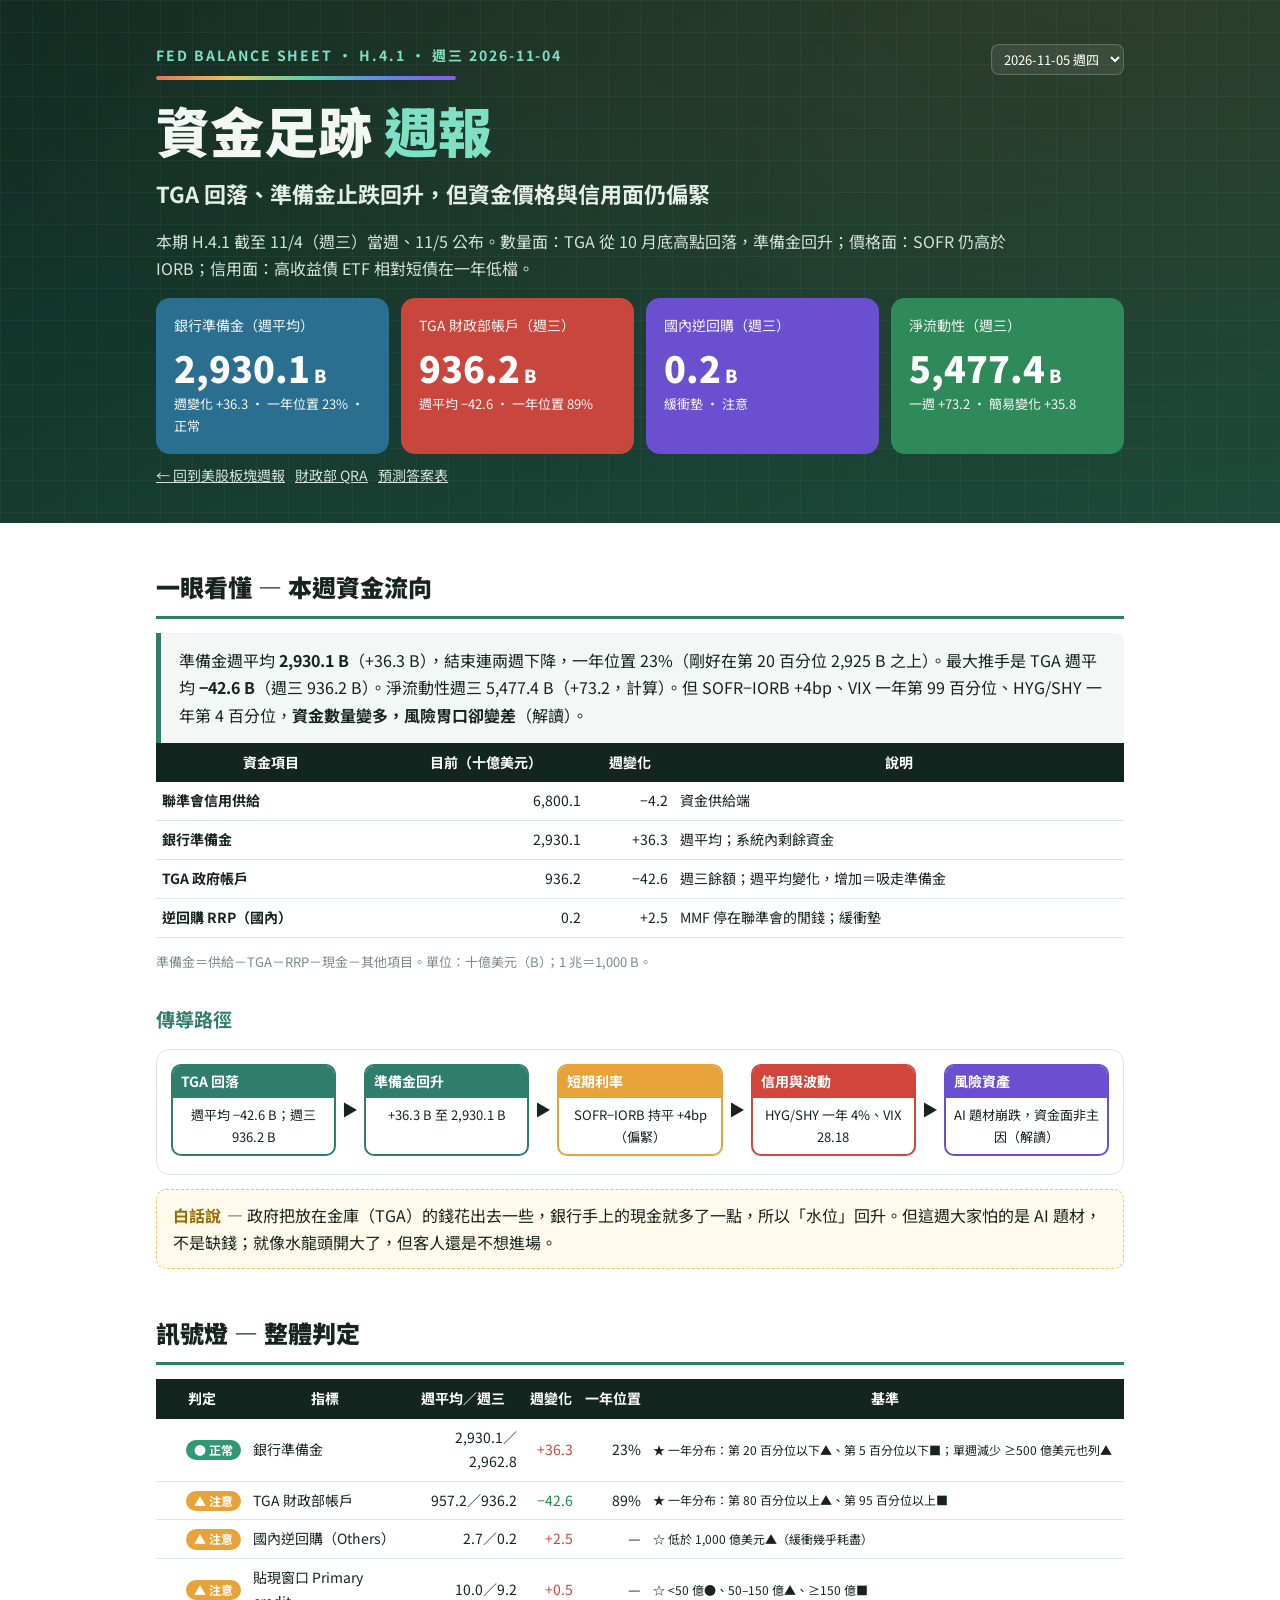
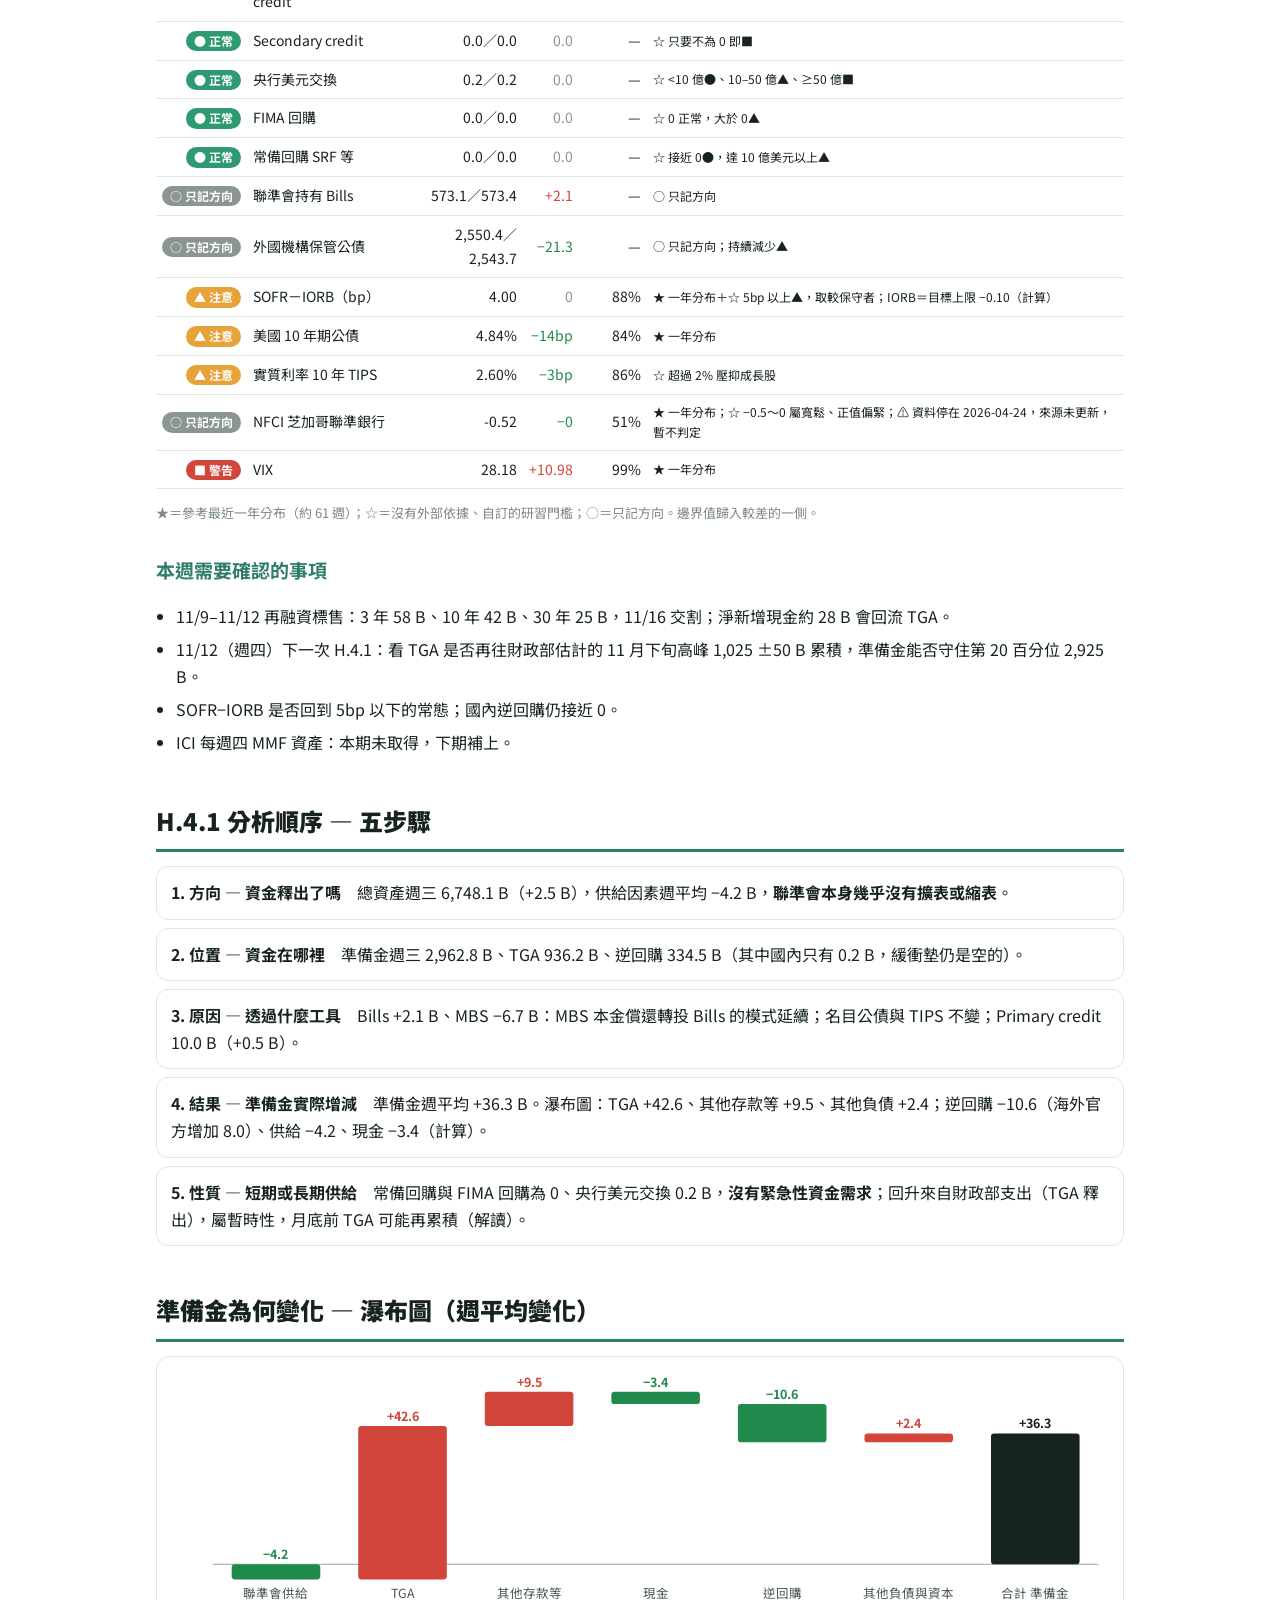
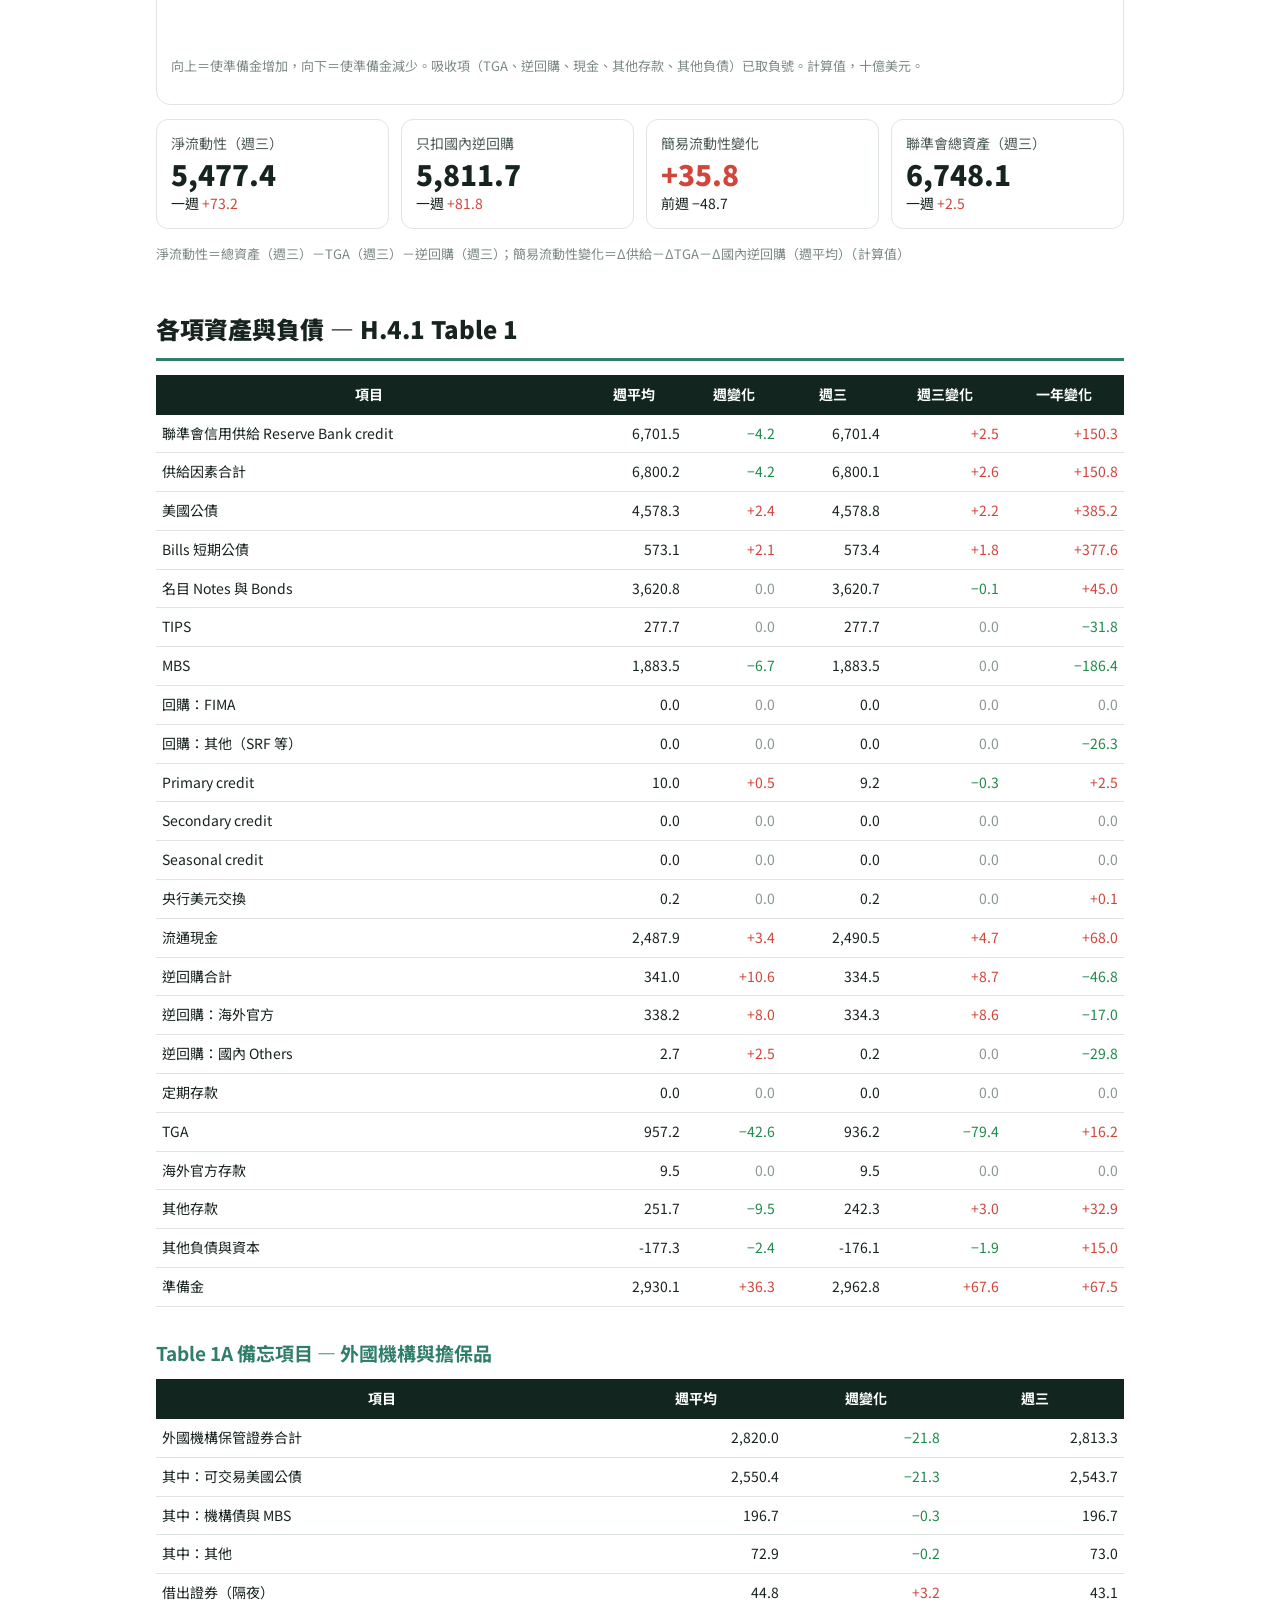
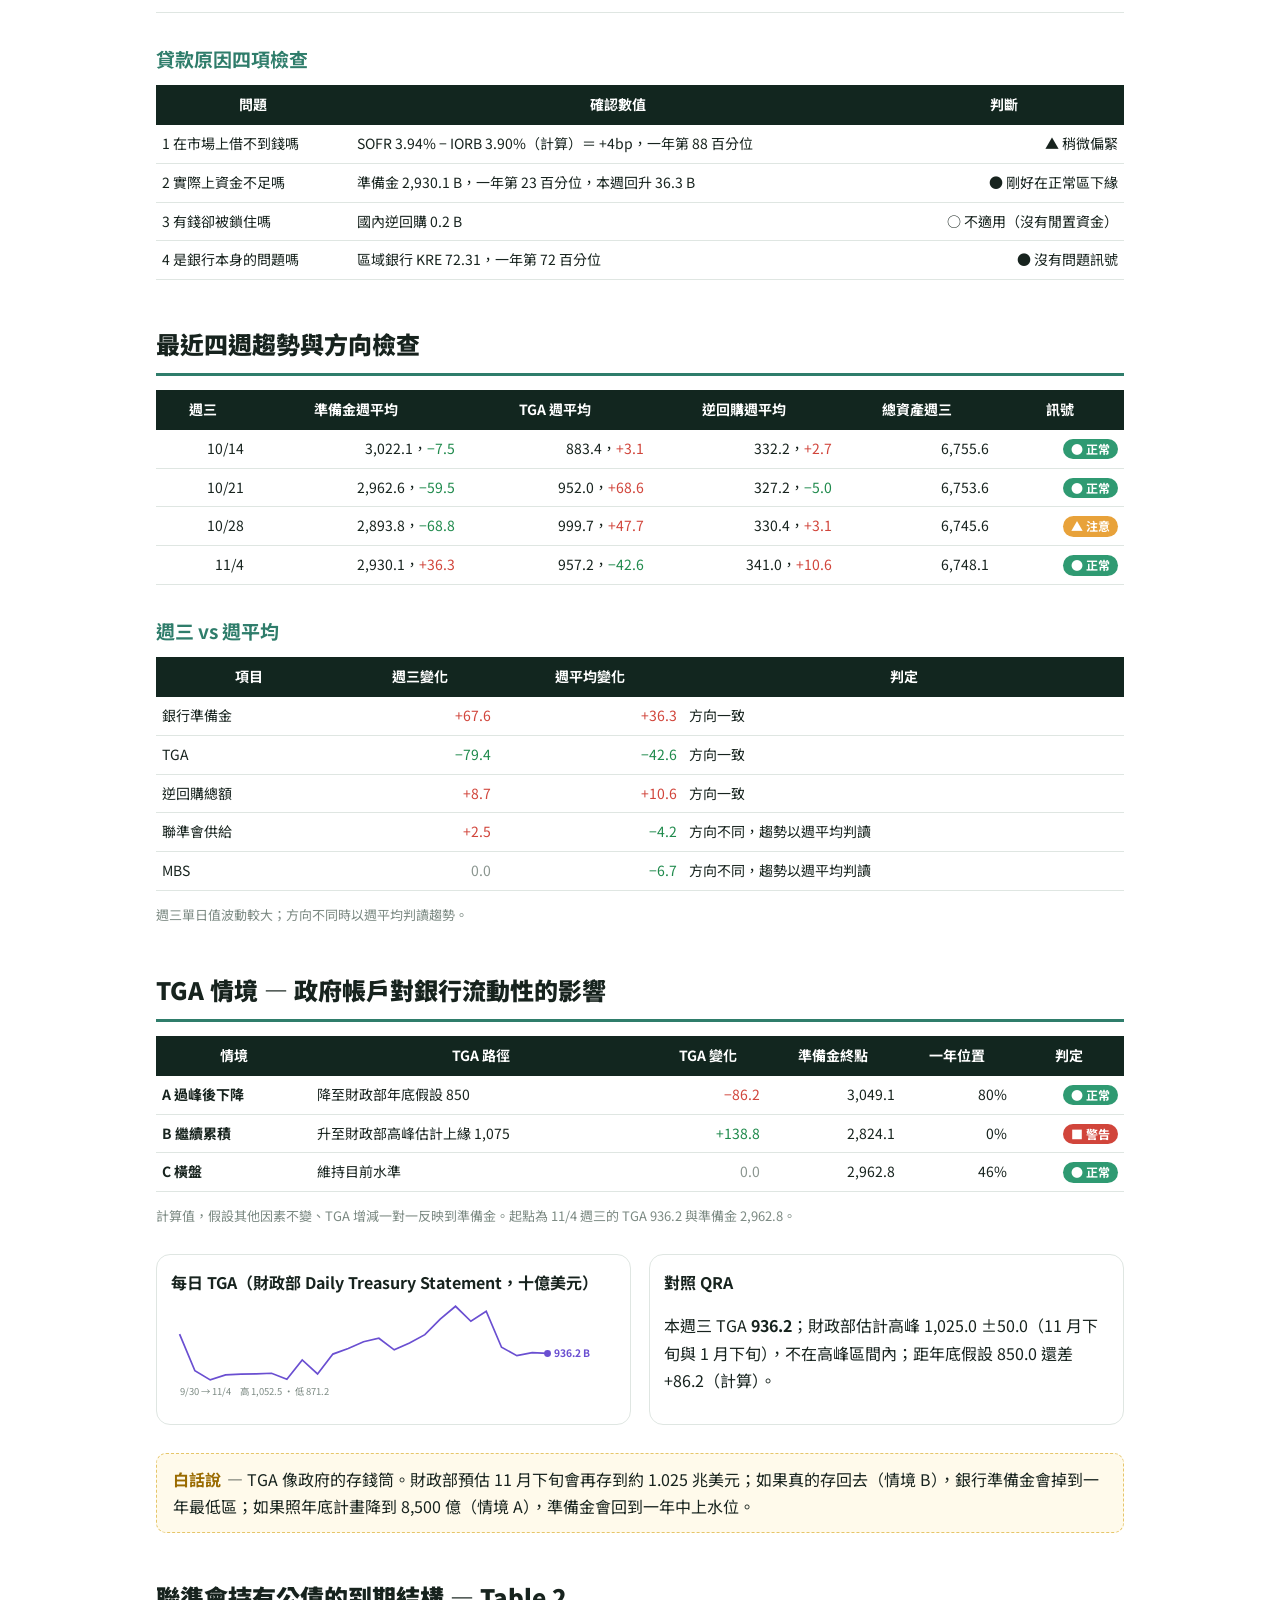
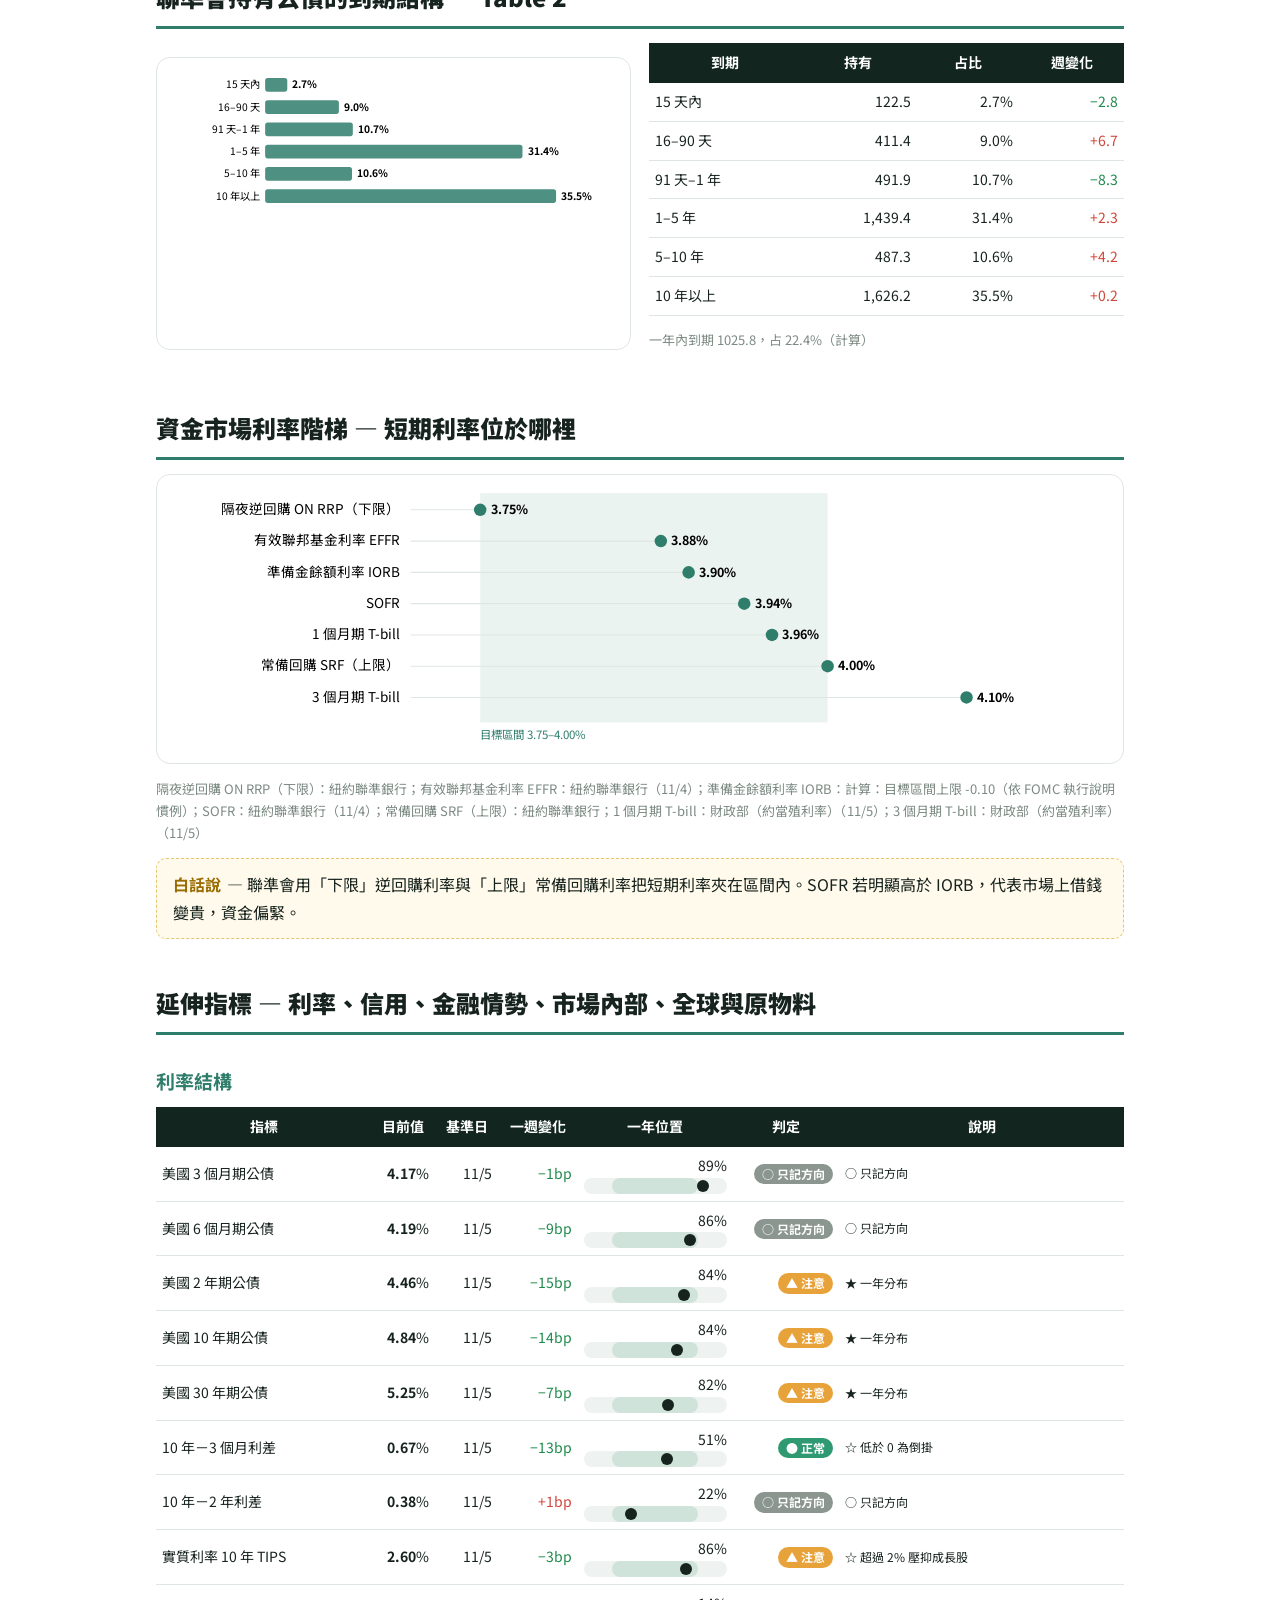
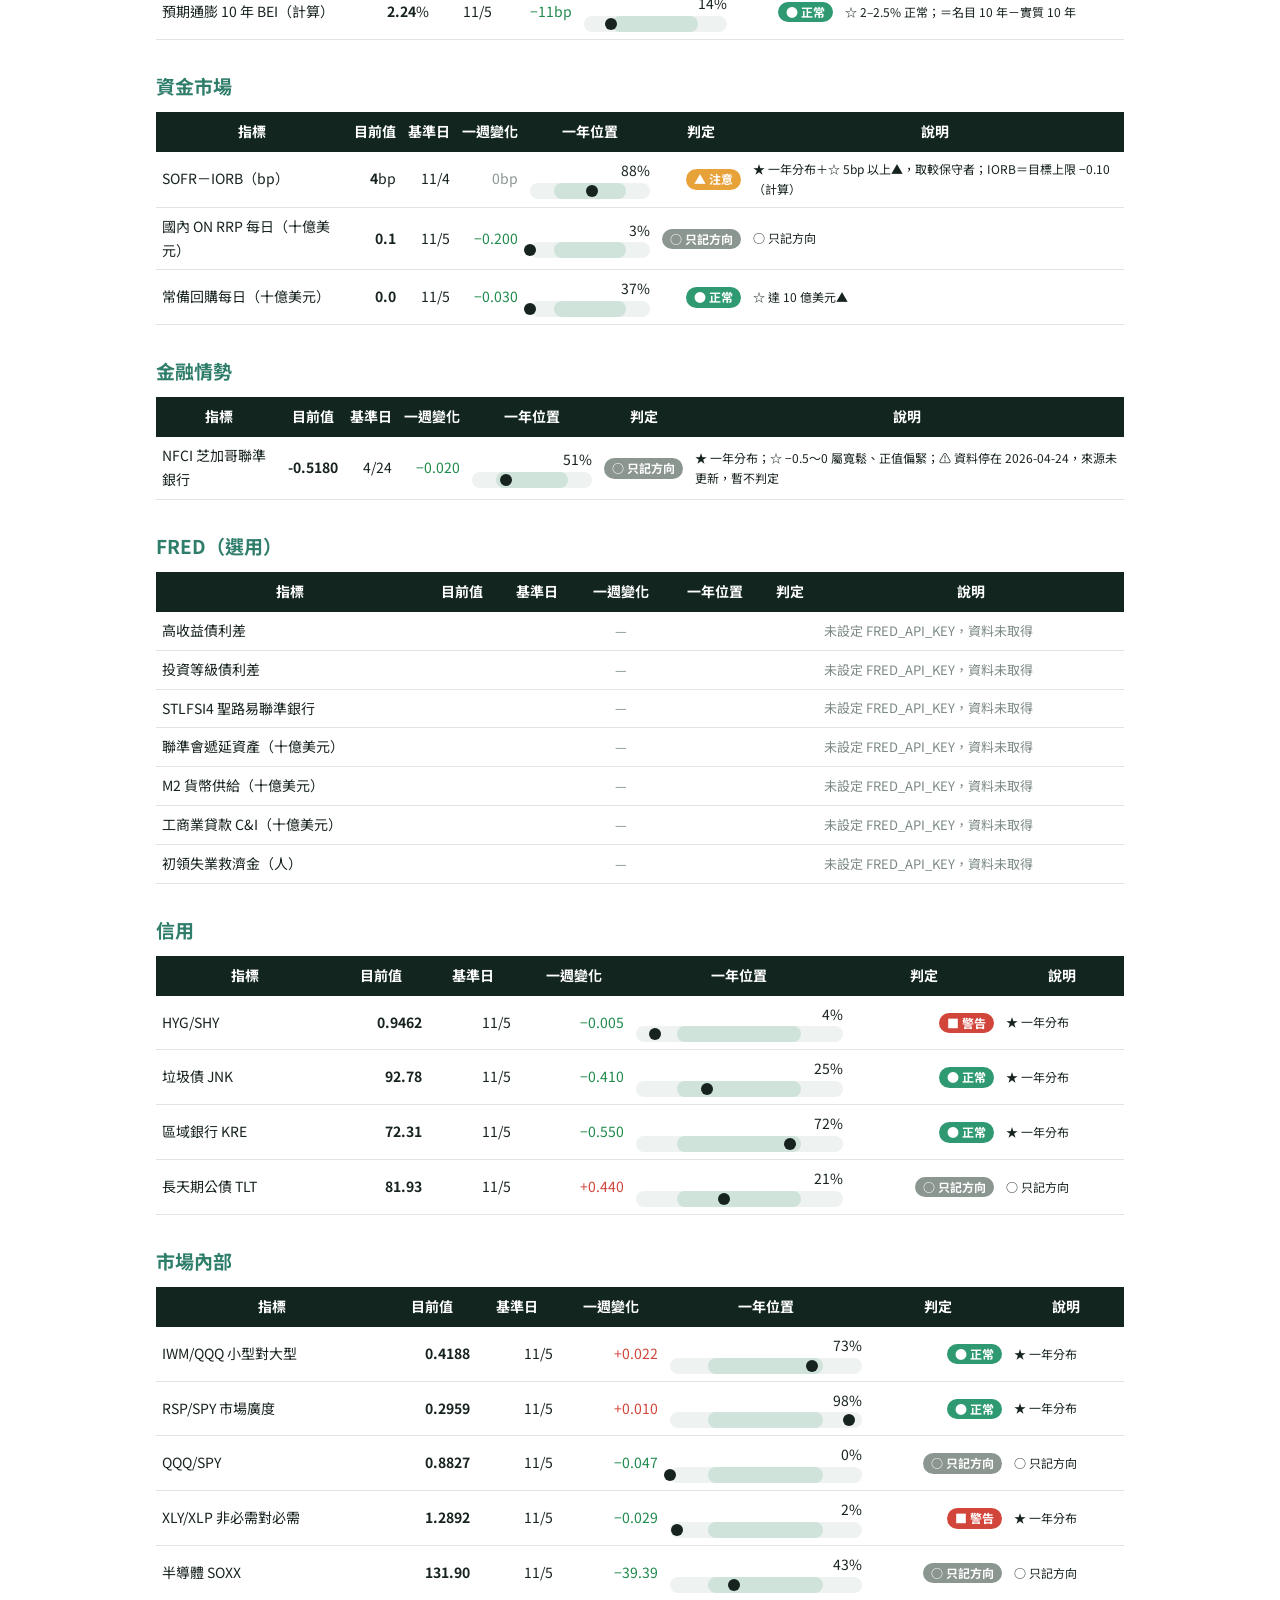
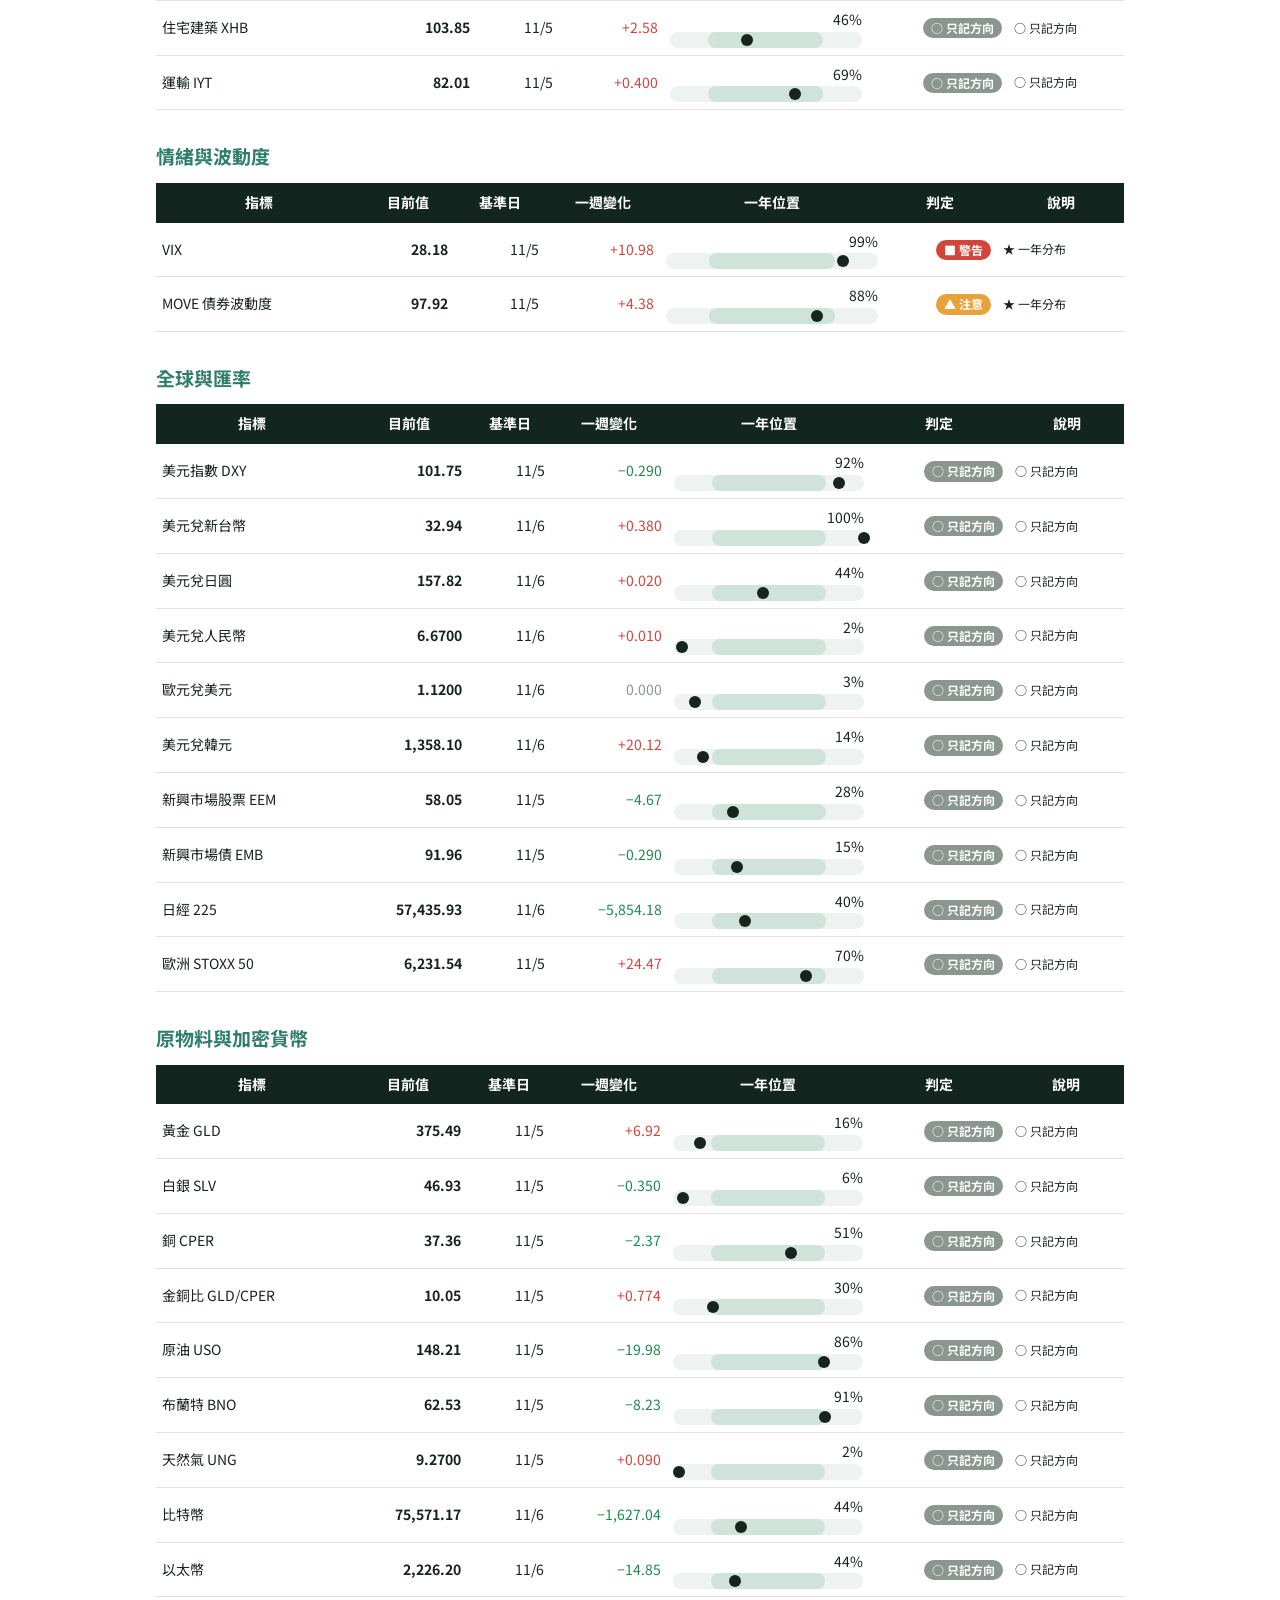
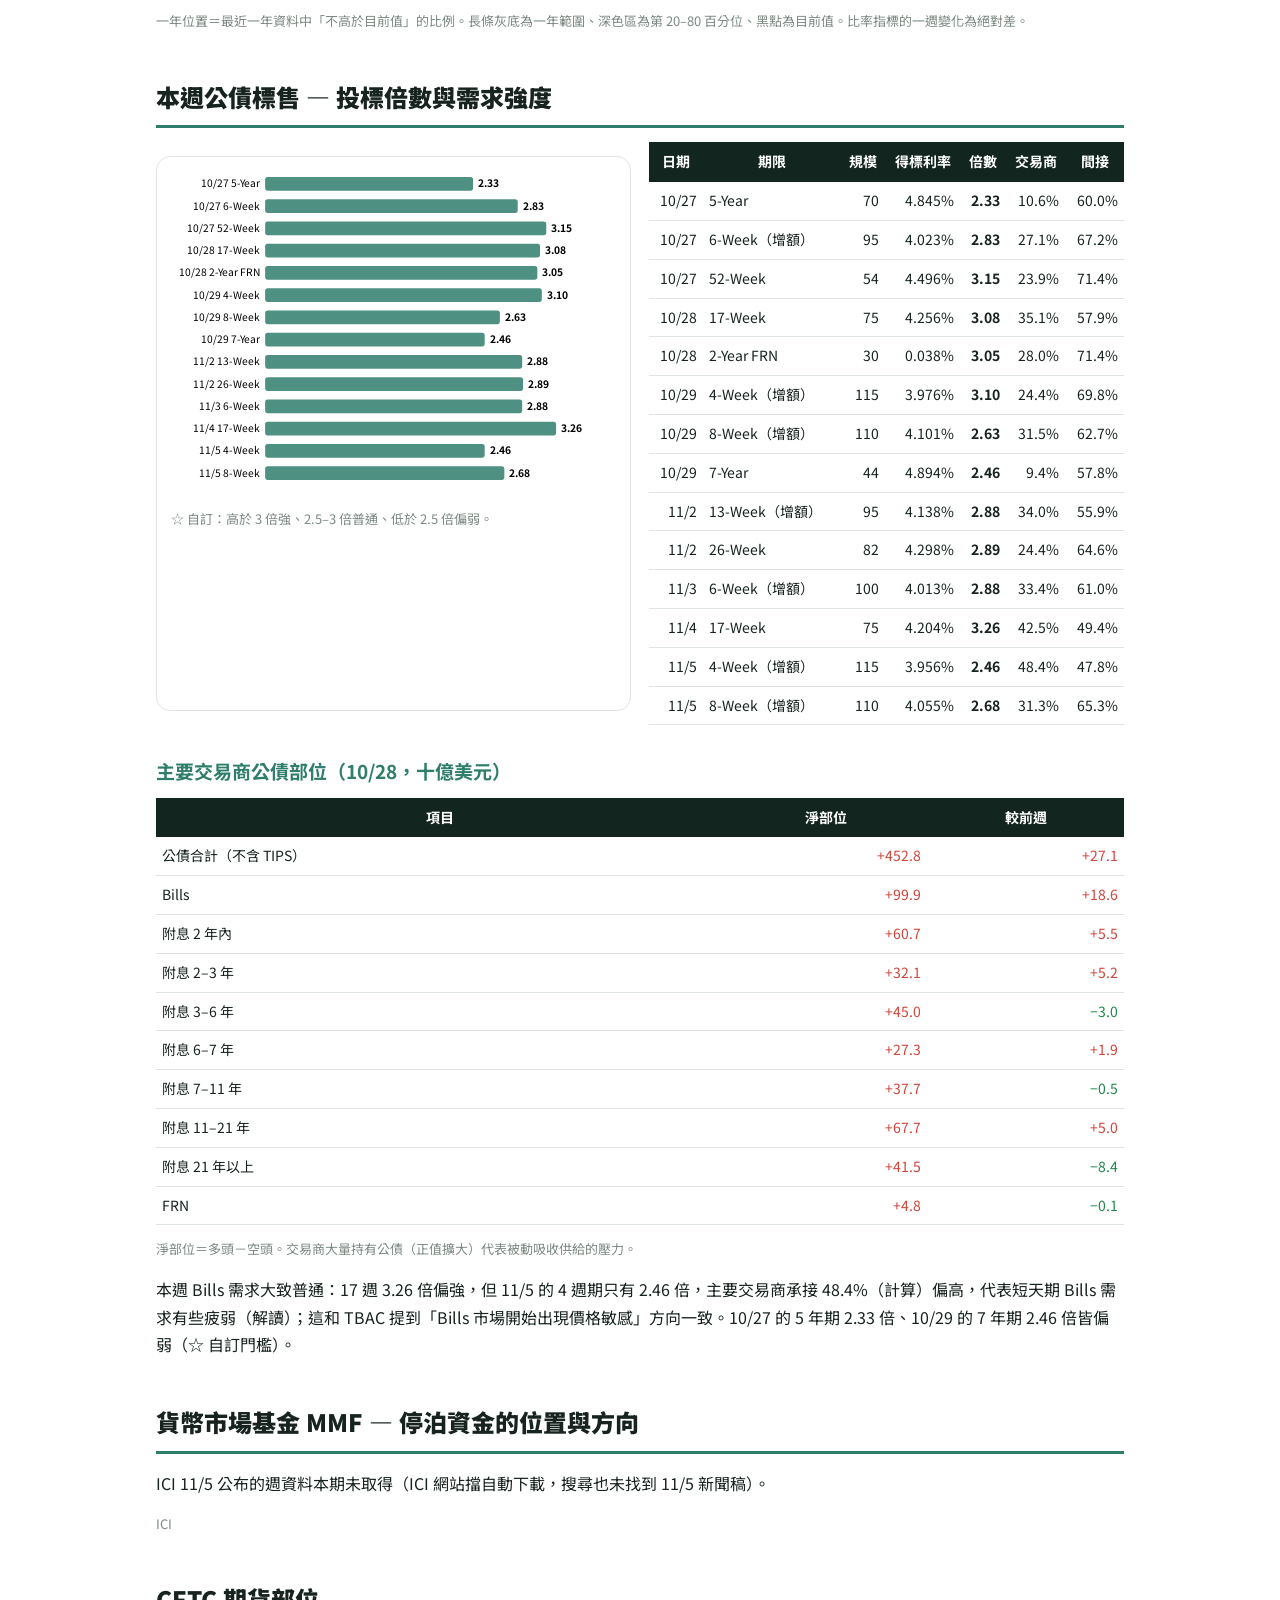
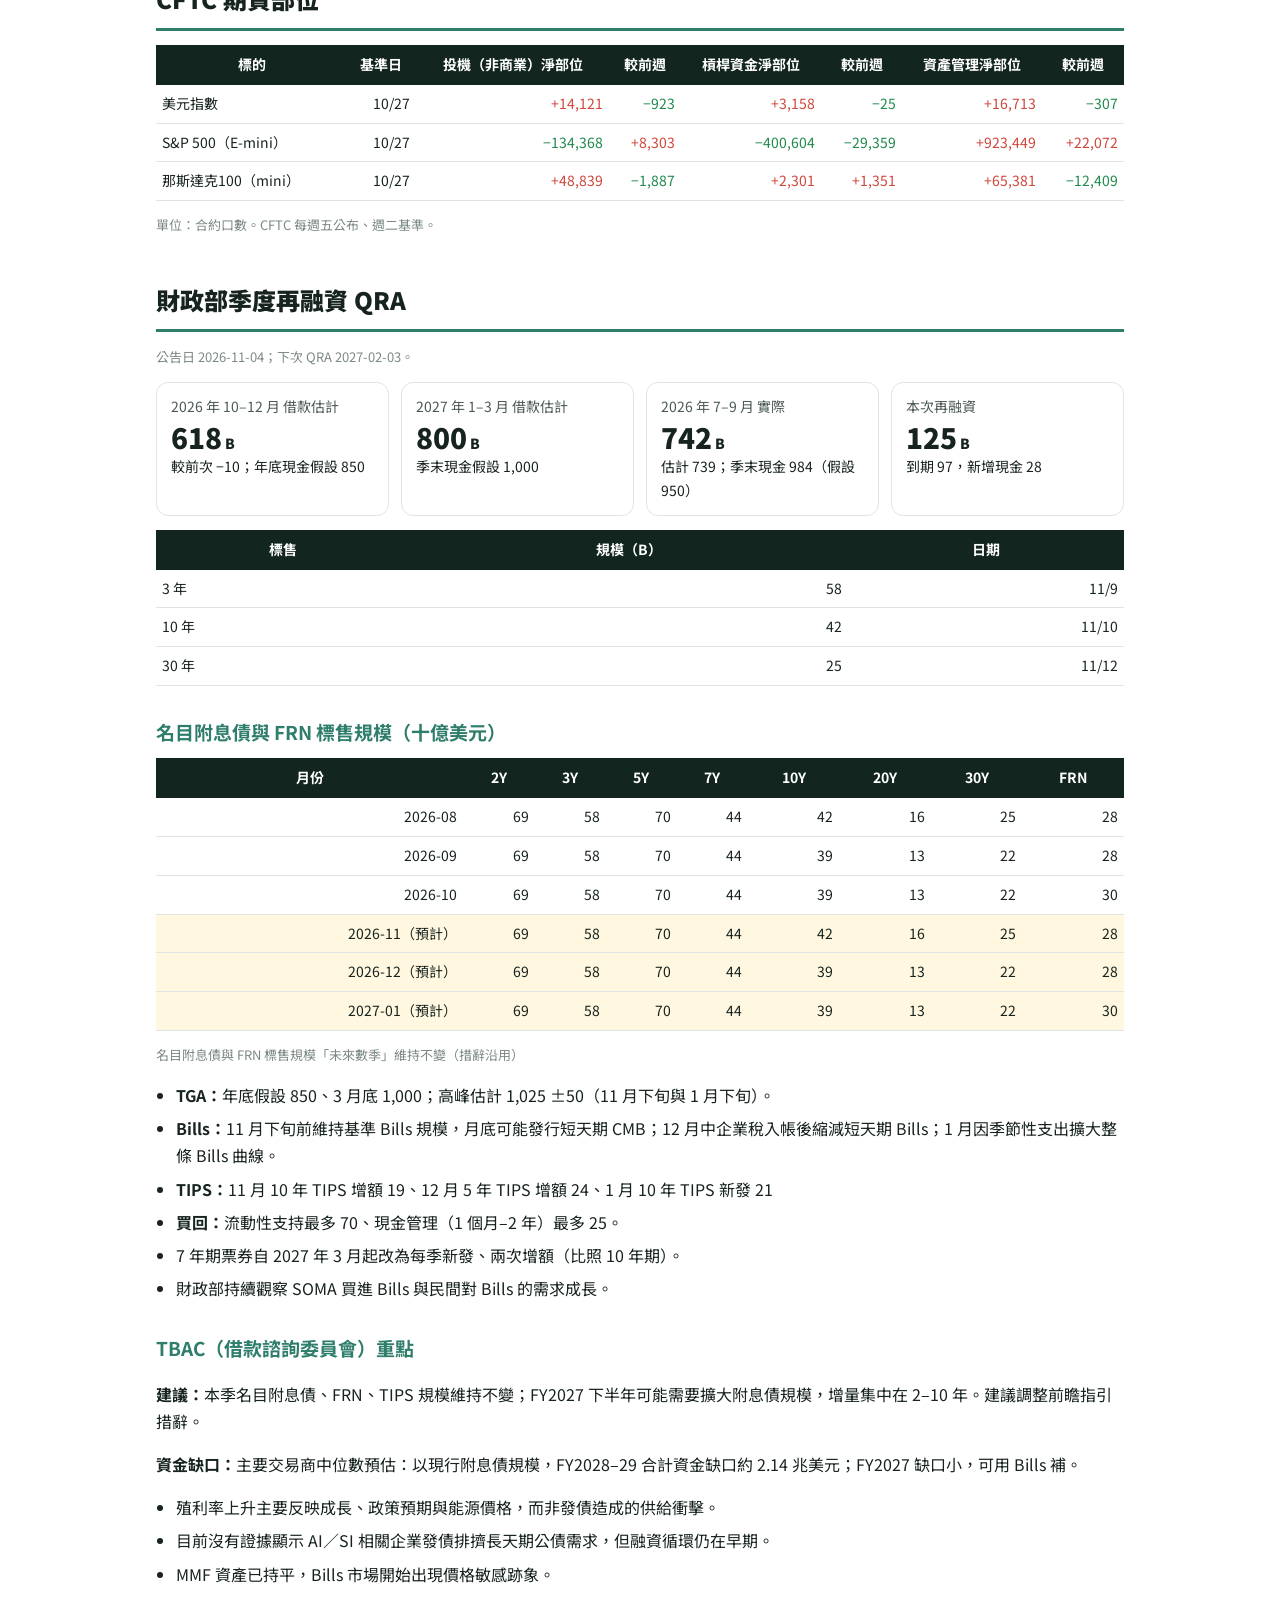
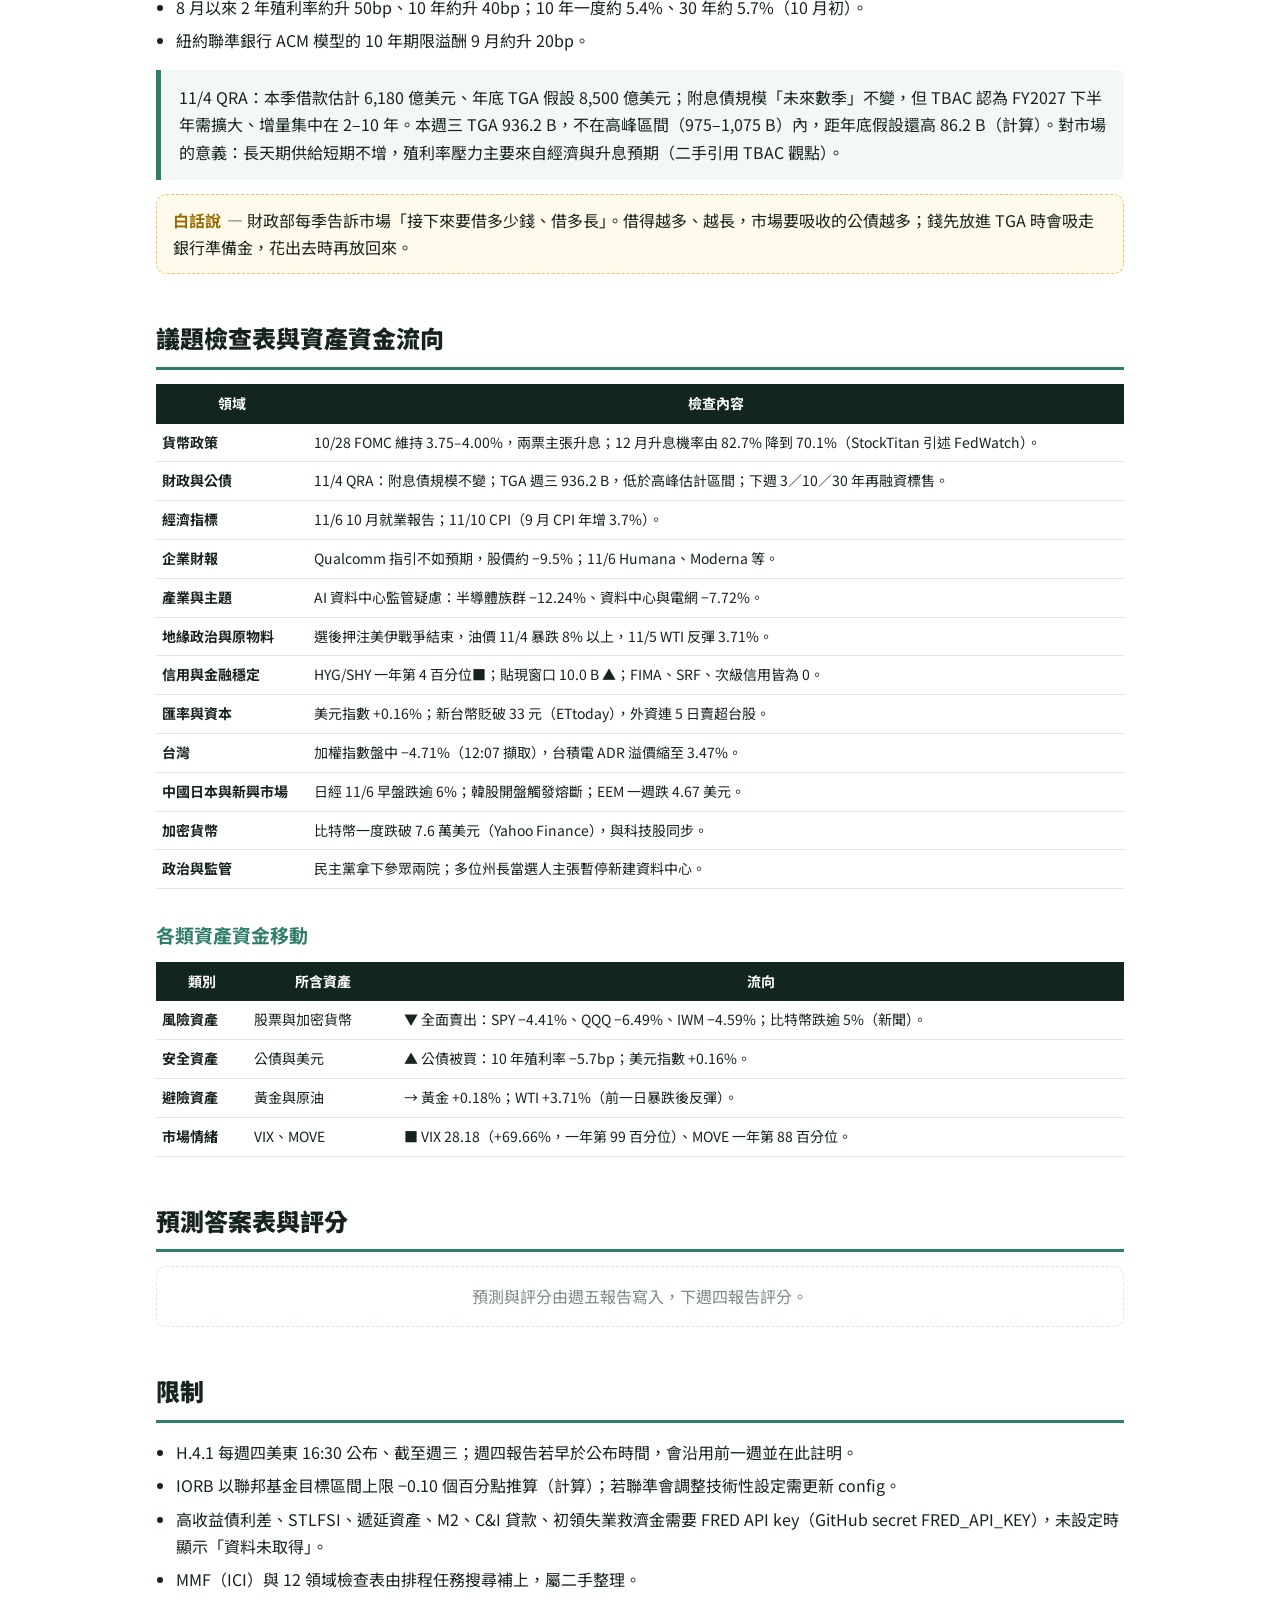
==== commit d2054d9b: "commentary: 2026-11-05 thu 補上資金足跡解讀、更新台股盤中數字；流動性頁格式修正 Co-Authored-By: Claude Opus 5.5 <noreply@anthr" ====
--- a/docs/liquidity.html
+++ b/docs/liquidity.html
@@ -99,7 +99,7 @@
   if (!list || !list.length) return empty("資料未取得");
   return tbl(["指標", "目前值", "基準日", "一週變化", "一年位置", "判定", "說明"], list.map(x => x.value === null || x.value === undefined
     ? `<tr><td class="l">${esc(x.name)}</td><td colspan="5" class="c note">—</td><td class="l note">${esc(x.note || "資料未取得")}</td></tr>`
-    : `<tr><td class="l">${esc(x.name)}</td><td class="num"><b>${f(x.value, x.unit === "B" ? 1 : (Math.abs(x.value) < 10 ? (x.unit === "" ? 4 : 2) : 2))}</b>${x.unit === "%" ? "%" : x.unit === "bp" ? "bp" : ""}</td><td>${md(x.date)}</td><td class="num ${cls(x.chg_wk)}">${sg(x.chg_wk, x.chg_unit === "bp" ? 0 : (Math.abs(x.chg_wk) < 1 ? 3 : 2), x.chg_unit === "bp" ? "bp" : "")}</td><td>${nz(x.pct) ? x.pct + "%" : "—"}<br>${rangeBar(x)}</td><td>${sig(x.signal)}</td><td class="l small">${esc(x.note || "")}</td></tr>`));
+    : `<tr><td class="l">${esc(x.name)}</td><td class="num"><b>${f(x.value, x.unit === "bp" ? 0 : x.unit === "B" ? 1 : (Math.abs(x.value) < 10 ? (x.unit === "" ? 4 : 2) : 2))}</b>${x.unit === "%" ? "%" : x.unit === "bp" ? "bp" : ""}</td><td>${md(x.date)}</td><td class="num ${cls(x.chg_wk)}">${sg(x.chg_wk, (x.chg_unit === "bp" || x.unit === "bp") ? 0 : (Math.abs(x.chg_wk) < 1 ? 3 : 2), (x.chg_unit === "bp" || x.unit === "bp") ? "bp" : "")}</td><td>${nz(x.pct) ? x.pct + "%" : "—"}<br>${rangeBar(x)}</td><td>${sig(x.signal)}</td><td class="l small">${esc(x.note || "")}</td></tr>`));
 }
 
 // ------------------------------------------------------------------ render
@@ -187,7 +187,7 @@
   // 標售與交易商
   const A = L.auctions || [];
   h += sec("auctions", "本週公債標售 — 投標倍數與需求強度", A.length ? `<div class="two"><div class="panel">${hbars(A.map(x => ({...x, lab: `${md(x.date)} ${x.term}`})), "btc", "lab")}<p class="note">☆ 自訂：高於 3 倍強、2.5–3 倍普通、低於 2.5 倍偏弱。</p></div><div>${tbl(["日期", "期限", "規模", "得標利率", "倍數", "交易商", "間接"], A.map(x => `<tr><td>${md(x.date)}</td><td class="l">${esc(x.term)}${x.reopening === "Yes" ? "（增額）" : ""}</td><td class="num">${f(x.size_b, 0)}</td><td class="num">${nz(x.rate) ? x.rate.toFixed(3) + "%" : "—"}</td><td class="num"><b>${f(x.btc, 2)}</b></td><td class="num">${nz(x.dealer_pct) ? f(x.dealer_pct, 1) + "%" : "—"}</td><td class="num">${nz(x.indirect_pct) ? f(x.indirect_pct, 1) + "%" : "—"}</td></tr>`))}</div></div>` : empty("標售資料未取得")) +
-    (L.dealers && (L.dealers.positions || []).length ? `<h3>主要交易商公債部位（${md(L.dealers.asof)}，十億美元）</h3>${tbl(["代號", "說明", "部位"], L.dealers.positions.map(x => `<tr><td class="l small">${esc(x.key)}</td><td class="l small">${esc(x.desc)}</td><td class="num">${B(x.value_b)}</td></tr>`))}` : "") +
+    (L.dealers && (L.dealers.positions || []).length ? `<h3>主要交易商公債部位（${md(L.dealers.asof)}，十億美元）</h3>${tbl(["項目", "淨部位", "較前週"], L.dealers.positions.map(x => `<tr><td class="l">${esc(x.desc)}</td><td class="num ${cls(x.value_b)}">${sg(x.value_b)}</td><td class="num ${cls(x.chg_b)}">${sg(x.chg_b)}</td></tr>`)) + `<p class="note">淨部位＝多頭－空頭。交易商大量持有公債（正值擴大）代表被動吸收供給的壓力。</p>`}` : "") +
     (C0.auction_note ? `<p>${rich(C0.auction_note)}</p>` : "");
 
   // MMF
